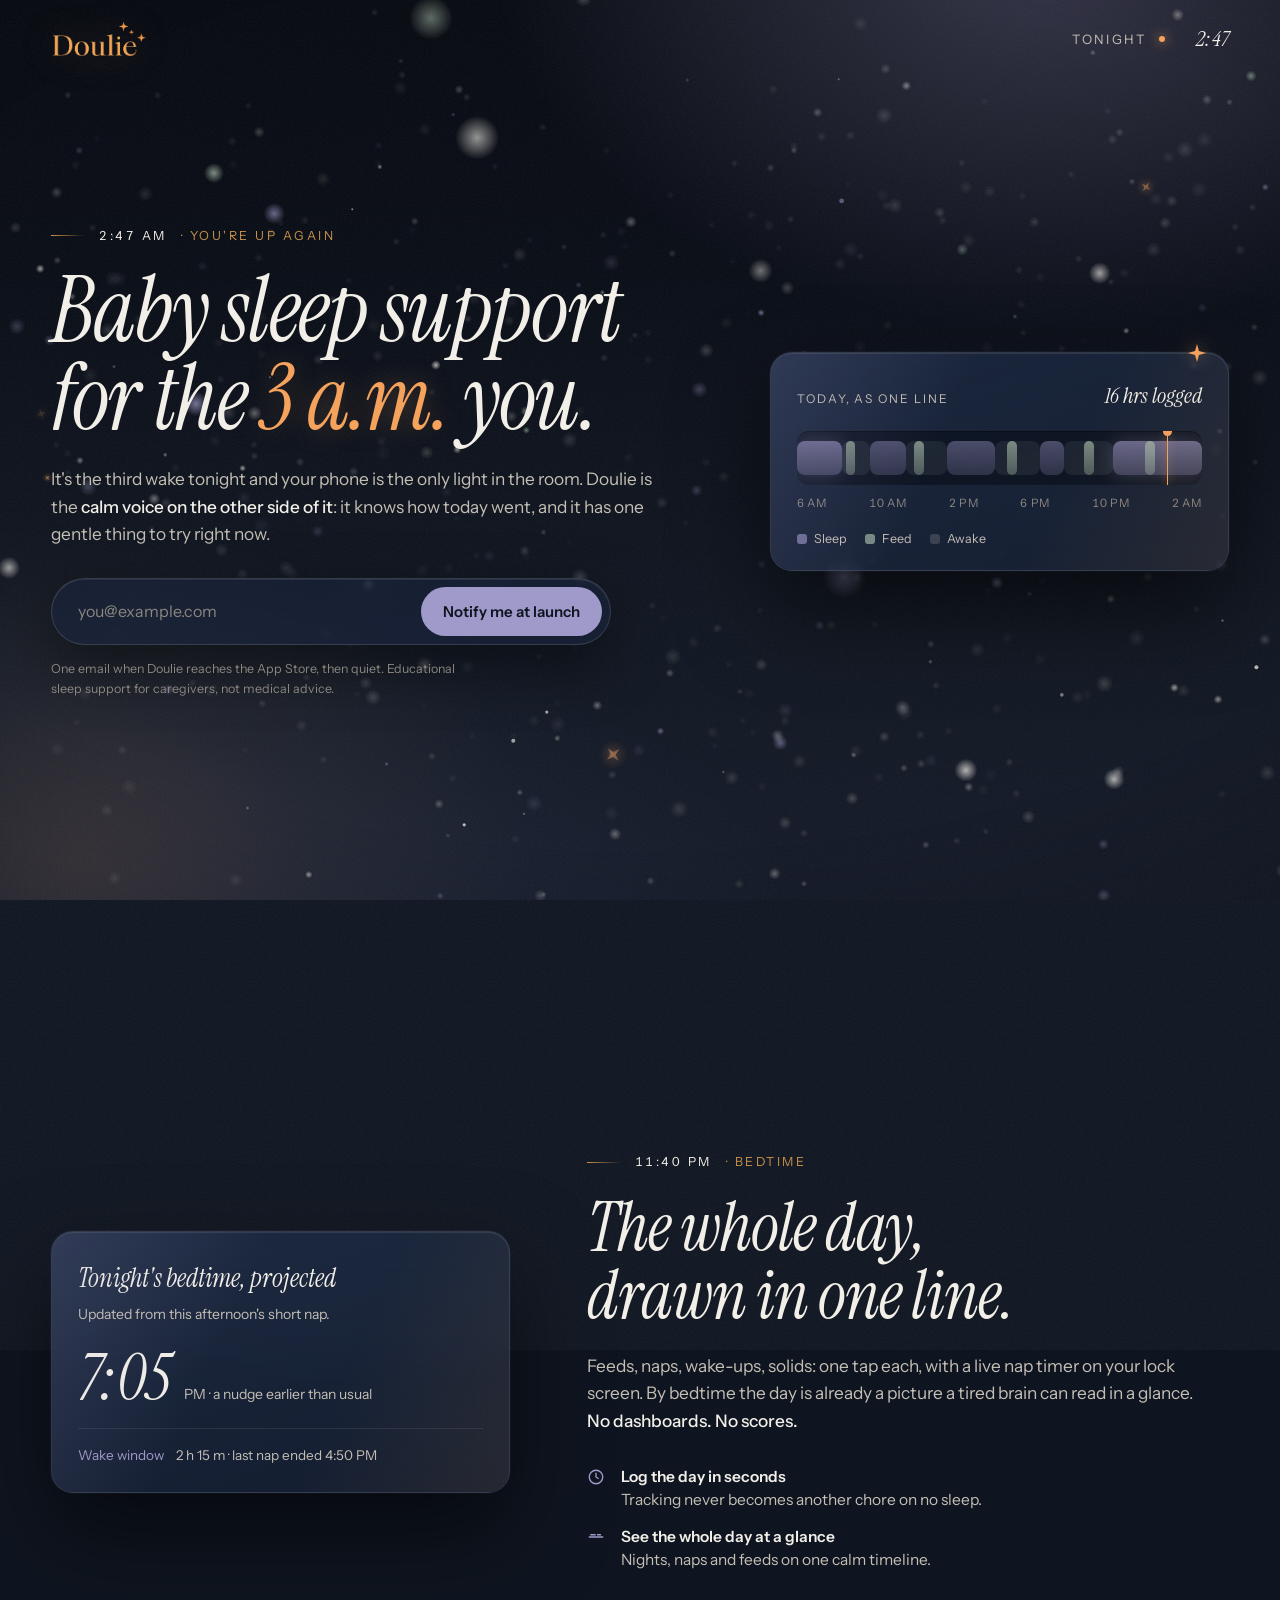
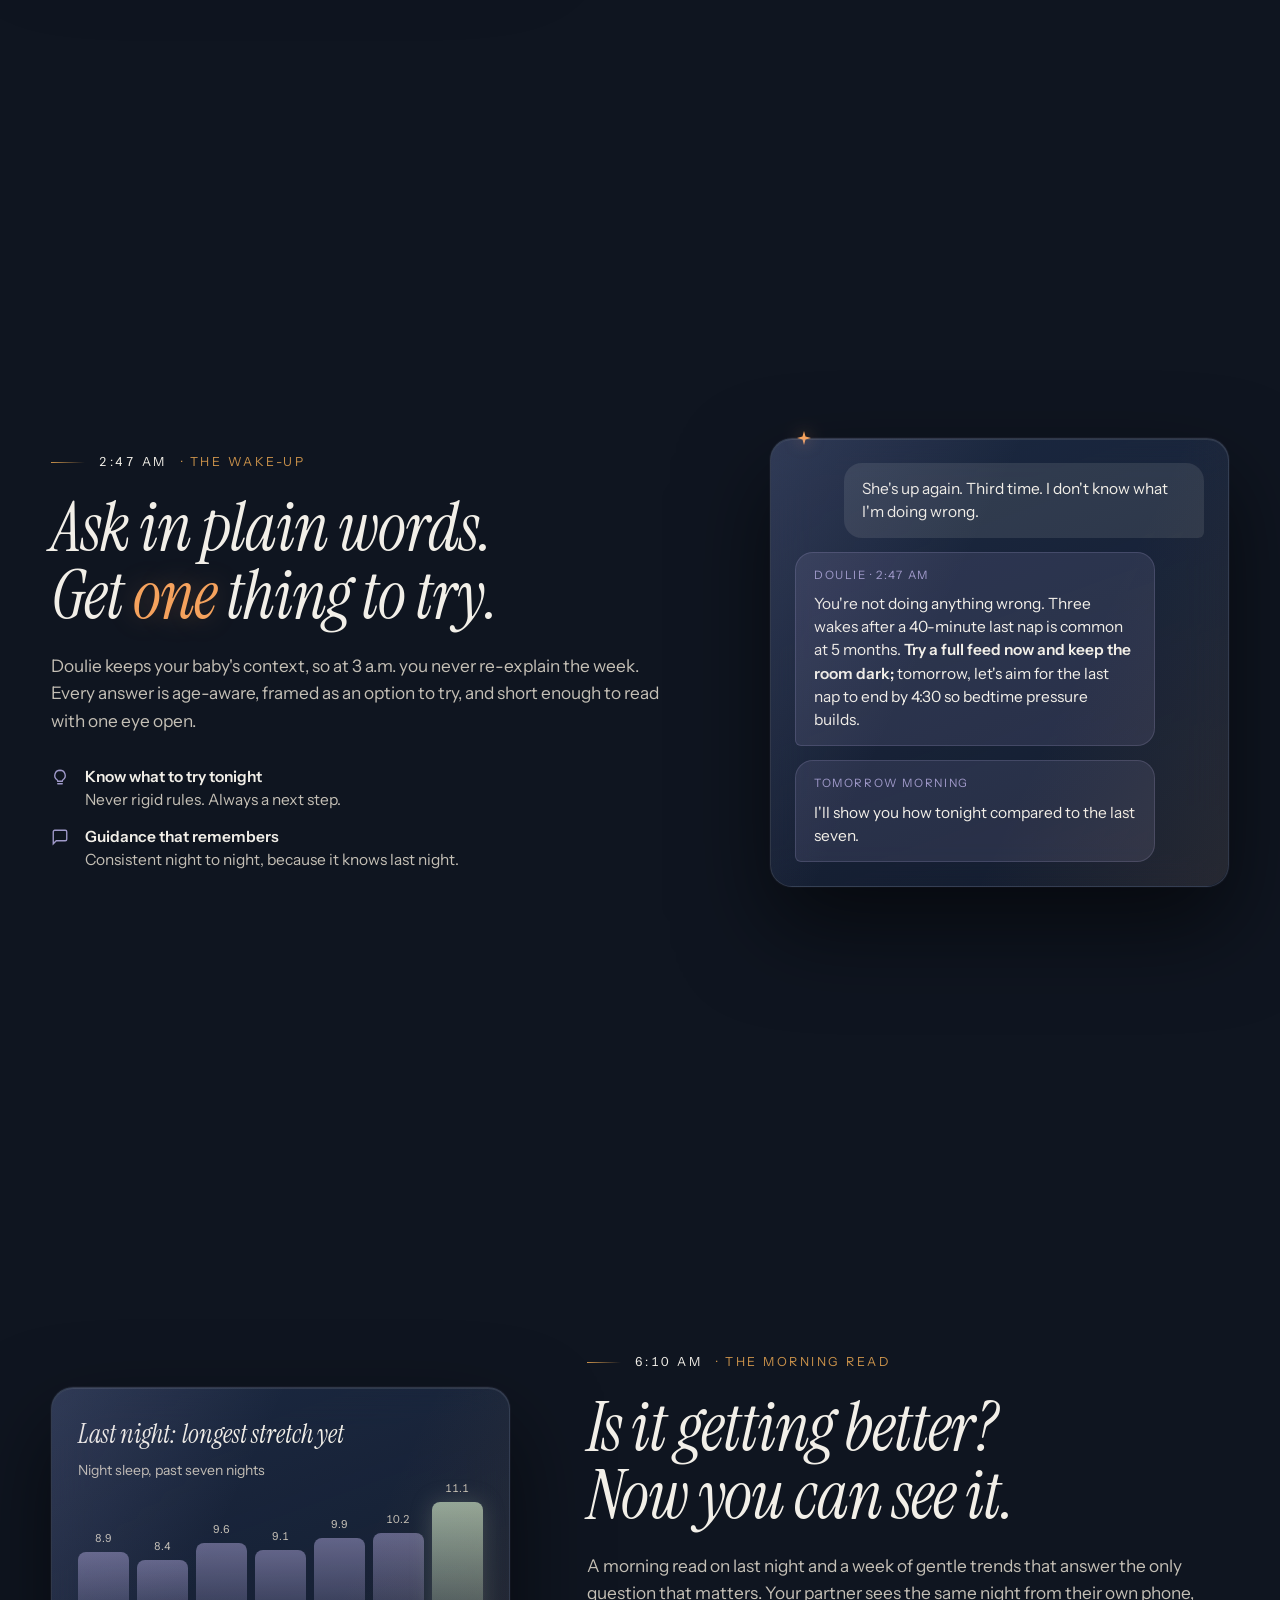
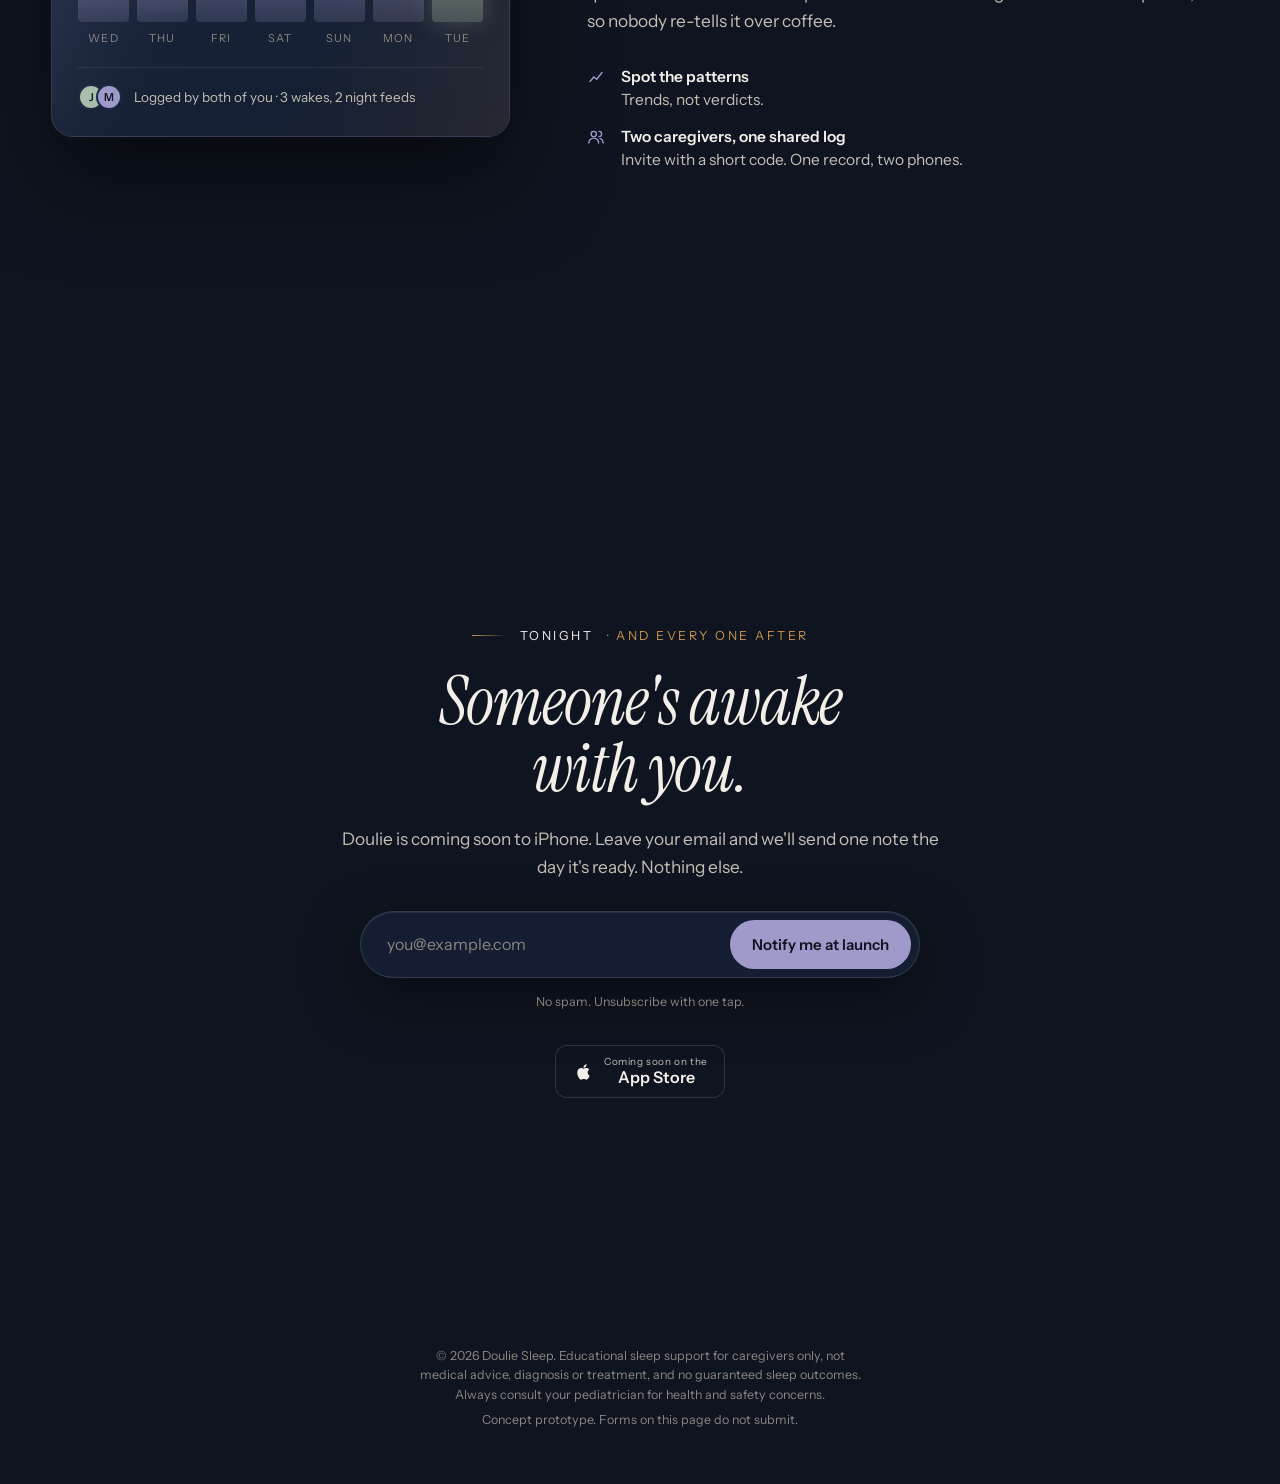
==== concept/index.html @ b93effc2 "Add landing page concept: The Long Night Cinematic redesign exploration for douliesleep.com, kept se" ====
<!DOCTYPE html>
<html lang="en" style="color-scheme:dark">
<head>
<meta charset="utf-8">
<meta name="viewport" content="width=device-width, initial-scale=1">
<meta name="robots" content="noindex">
<title>Doulie, The Long Night</title>
<meta name="description" content="Cinematic concept prototype for the Doulie landing page: one night, told in four hours.">
<link rel="preconnect" href="https://fonts.googleapis.com">
<link rel="stylesheet" href="https://fonts.googleapis.com/css2?family=Instrument+Serif:ital@0;1&family=Instrument+Sans:ital,wght@0,400;0,500;0,600;1,400&display=swap">
<style>
  /* Doulie palette, carried over from the production stylesheet. Single-theme by design:
     this page is one night, and it stays night on either host ground. */
  :root{
    --deep:#070B14; --bg:#0F1520; --bg2:#121826;
    --surface:#1A2640; --surface2:#20304D;
    --text:#F2EFE8; --muted:#C4BFB5; --faint:#8A8680;
    --lav:#A09ACA; --lav-h:#8A83B8; --lav-soft:rgba(160,154,202,.12);
    --gold:#C9914A; --spark:#F5A25D; --gold-soft:rgba(201,145,74,.14);
    --sage:#AABFAA; --sage-soft:rgba(170,191,170,.12);
    --line:rgba(242,239,232,.14); --divider:rgba(242,239,232,.09);
    --display:"Instrument Serif",Georgia,"Times New Roman",serif;
    --body:"Instrument Sans","Satoshi",system-ui,-apple-system,sans-serif;
    --ease:cubic-bezier(.16,1,.3,1);
    --p:0;           /* scroll progress 0..1, driven by JS */
  }
  *{box-sizing:border-box}
  html{scroll-behavior:smooth}
  body{margin:0;background:var(--bg);color:var(--text);font-family:var(--body);font-size:17px;line-height:1.55;-webkit-font-smoothing:antialiased;overflow-x:hidden}
  a{color:inherit}
  ::selection{background:rgba(160,154,202,.35)}

  /* ---------- the sky: three fixed planes behind everything ---------- */
  .sky{position:fixed;inset:0;z-index:0;pointer-events:none}
  .sky-night{position:absolute;inset:0;background:linear-gradient(180deg,#05080F 0%,var(--deep) 30%,var(--bg) 70%,var(--bg2) 100%)}
  .sky-moon{position:absolute;inset:0;background:radial-gradient(900px 620px at 82% -6%,rgba(160,154,202,.30),rgba(160,154,202,0) 62%),radial-gradient(1200px 700px at 8% 110%,rgba(63,78,120,.28),rgba(15,21,32,0) 60%)}
  .sky-dawn{position:absolute;inset:0;opacity:0;background:linear-gradient(180deg,#0B1020 0%,#16203A 45%,#2A3A52 78%,#4B5C63 100%);transition:opacity .9s var(--ease)}
  .sky-dawnglow{position:absolute;inset:0;opacity:0;background:radial-gradient(1400px 520px at 50% 108%,rgba(170,191,170,.55),rgba(201,145,74,.22) 38%,rgba(15,21,32,0) 70%);transition:opacity .9s var(--ease)}
  .nightlight{position:absolute;inset:0;opacity:.35;background:radial-gradient(700px 520px at 6% 96%,rgba(245,162,93,.40),rgba(201,145,74,.14) 34%,rgba(15,21,32,0) 66%);transition:opacity 1.2s var(--ease)}
  canvas#stars{position:fixed;inset:0;width:100%;height:100%;z-index:1;pointer-events:none}
  .vignette{position:fixed;inset:0;z-index:2;pointer-events:none;background:radial-gradient(120% 90% at 50% 45%,rgba(0,0,0,0) 55%,rgba(3,5,10,.55) 100%)}
  .grain{position:fixed;inset:-50%;width:200%;height:200%;z-index:3;pointer-events:none;opacity:.055;
    background-image:url("data:image/svg+xml;utf8,<svg xmlns='http://www.w3.org/2000/svg' width='240' height='240'><filter id='n'><feTurbulence type='fractalNoise' baseFrequency='.9' numOctaves='2' stitchTiles='stitch'/><feColorMatrix values='0 0 0 0 1 0 0 0 0 1 0 0 0 0 1 0 0 0 1 0'/></filter><rect width='100%' height='100%' filter='url(%23n)'/></svg>");
    animation:grain 1.6s steps(6) infinite}
  @keyframes grain{0%{transform:translate(0,0)}20%{transform:translate(-3%,2%)}40%{transform:translate(2%,-4%)}60%{transform:translate(-4%,-1%)}80%{transform:translate(3%,3%)}100%{transform:translate(0,0)}}

  /* ---------- chrome ---------- */
  .top{position:fixed;top:0;left:0;right:0;z-index:20;display:flex;align-items:center;justify-content:space-between;padding:22px clamp(20px,4vw,56px);pointer-events:none}
  .top>*{pointer-events:auto}
  .wordmark{height:34px;width:auto;display:block;filter:drop-shadow(0 0 18px rgba(245,162,93,.25))}
  .clock{font-variant-numeric:tabular-nums;font-size:13px;letter-spacing:.18em;text-transform:uppercase;color:var(--muted);display:flex;align-items:center;gap:12px}
  .clock b{font-family:var(--display);font-style:italic;font-weight:400;font-size:22px;letter-spacing:0;text-transform:none;color:var(--text);min-width:5.2ch;display:inline-block;text-align:right;transition:opacity .35s}
  .clock .dot{width:6px;height:6px;border-radius:50%;background:var(--spark);box-shadow:0 0 12px var(--spark);animation:breathe 4.2s ease-in-out infinite}
  @keyframes breathe{0%,100%{opacity:.55;transform:scale(.85)}50%{opacity:1;transform:scale(1.05)}}

  /* ---------- page ---------- */
  main{position:relative;z-index:10}
  .beat{min-height:100svh;display:grid;align-items:center;padding:120px clamp(20px,4vw,56px) 96px;position:relative}
  .beat-inner{max-width:1180px;width:100%;margin:0 auto;display:grid;grid-template-columns:minmax(0,7fr) minmax(0,5fr);gap:clamp(32px,6vw,96px);align-items:center}
  .beat--right .beat-inner{grid-template-columns:minmax(0,5fr) minmax(0,7fr)}
  .beat--right .copy{order:2}
  .eyebrow{display:flex;align-items:center;gap:14px;font-size:12.5px;letter-spacing:.2em;text-transform:uppercase;color:var(--gold);margin:0 0 22px}
  .eyebrow:before{content:"";width:34px;height:1px;background:linear-gradient(90deg,var(--gold),rgba(201,145,74,0))}
  .eyebrow time{font-variant-numeric:tabular-nums;color:var(--text)}
  h1,h2{font-family:var(--display);font-weight:400;font-style:italic;letter-spacing:-.015em;margin:0 0 22px;text-wrap:balance}
  h1{font-size:clamp(48px,7vw,96px);line-height:.98}
  h2{font-size:clamp(38px,5.2vw,70px);line-height:1.02}
  h1 em,h2 em{font-style:italic;color:var(--spark);text-shadow:0 0 28px rgba(245,162,93,.28)}
  .lede{font-size:clamp(17px,1.35vw,20px);line-height:1.6;color:var(--muted);max-width:52ch;margin:0 0 30px}
  .lede strong{color:var(--text);font-weight:500}

  /* reveal: visible at rest, then a quiet rise as each beat enters */
  .rise{transform:translateY(0);opacity:1;transition:transform 1.1s var(--ease),opacity 1.1s var(--ease)}
  .js .beat:not(.is-in) .rise{transform:translateY(28px);opacity:.001}
  .js .beat.is-in .rise:nth-child(2){transition-delay:.08s}
  .js .beat.is-in .rise:nth-child(3){transition-delay:.16s}
  .js .beat.is-in .rise:nth-child(4){transition-delay:.24s}

  /* capture row: frosted lavender glass, one field, one verb */
  .capture{display:flex;gap:8px;padding:8px;border-radius:999px;background:rgba(26,38,64,.55);border:1px solid var(--line);backdrop-filter:blur(18px);-webkit-backdrop-filter:blur(18px);box-shadow:0 20px 60px rgba(0,0,0,.45),inset 0 1px 0 rgba(242,239,232,.08);max-width:560px}
  .capture input{flex:1;min-width:0;background:transparent;border:0;color:var(--text);font:inherit;font-size:16px;padding:12px 18px;outline:none}
  .capture input::placeholder{color:var(--faint)}
  .capture button{border:0;border-radius:999px;background:var(--lav);color:#0F1520;font:inherit;font-weight:600;font-size:15px;padding:13px 22px;cursor:pointer;white-space:nowrap;transition:background .2s,transform .2s,box-shadow .3s;box-shadow:0 0 0 0 rgba(160,154,202,0)}
  .capture button:hover{background:#B4AEDC;box-shadow:0 0 34px rgba(160,154,202,.35)}
  .capture button:active{transform:scale(.98)}
  .capture input:focus-visible,.capture button:focus-visible{outline:2px solid var(--spark);outline-offset:2px}
  .fine{font-size:12.5px;color:var(--faint);margin:14px 0 0;max-width:52ch}
  .fine a{color:var(--muted);text-decoration-color:rgba(196,191,181,.4)}

  /* ---------- stage objects (the "3D" props) ---------- */
  .stage{position:relative;perspective:1200px;perspective-origin:50% 40%}
  .prop{transform-style:preserve-3d;transform:rotateX(calc(var(--ty,0) * 1deg)) rotateY(calc(var(--tx,0) * 1deg));transition:transform .6s var(--ease);will-change:transform}
  .glass{background:linear-gradient(160deg,rgba(32,48,77,.72),rgba(26,38,64,.48));border:1px solid rgba(242,239,232,.12);border-radius:22px;backdrop-filter:blur(22px);-webkit-backdrop-filter:blur(22px);box-shadow:0 40px 90px rgba(0,0,0,.55),inset 0 1px 0 rgba(242,239,232,.10),0 0 0 1px rgba(160,154,202,.06)}
  .glass:after{content:"";position:absolute;inset:0;border-radius:inherit;pointer-events:none;background:linear-gradient(115deg,rgba(160,154,202,.16),rgba(160,154,202,0) 38%,rgba(201,145,74,0) 62%,rgba(201,145,74,.10))}

  /* hero prop: the day as one line */
  .dayline{padding:26px 26px 22px;position:relative}
  .dayline-head{display:flex;justify-content:space-between;align-items:baseline;margin-bottom:18px}
  .dayline-head span{font-size:12px;letter-spacing:.16em;text-transform:uppercase;color:var(--muted)}
  .dayline-head b{font-family:var(--display);font-style:italic;font-weight:400;font-size:22px}
  .track{position:relative;height:54px;border-radius:12px;background:rgba(7,11,20,.55);overflow:hidden;box-shadow:inset 0 1px 0 rgba(0,0,0,.4)}
  .seg{position:absolute;top:10px;bottom:10px;border-radius:8px;transform-origin:left;transform:scaleX(1);transition:transform 1.4s var(--ease)}
  .js .beat:not(.is-in) .seg{transform:scaleX(0)}
  .seg.night{background:linear-gradient(180deg,rgba(160,154,202,.62),rgba(160,154,202,.34));box-shadow:0 0 18px rgba(160,154,202,.25)}
  .seg.nap{background:linear-gradient(180deg,rgba(160,154,202,.42),rgba(160,154,202,.22))}
  .seg.feed{background:linear-gradient(180deg,rgba(170,191,170,.66),rgba(170,191,170,.34))}
  .seg.wake{background:rgba(242,239,232,.07)}
  .now{position:absolute;top:0;bottom:0;width:1px;background:var(--spark);box-shadow:0 0 10px var(--spark)}
  .now:after{content:"";position:absolute;top:-4px;left:-4px;width:9px;height:9px;border-radius:50%;background:var(--spark)}
  .ticks{display:flex;justify-content:space-between;margin-top:10px;font-size:11.5px;letter-spacing:.06em;color:var(--faint);font-variant-numeric:tabular-nums}
  .legend{display:flex;gap:18px;margin-top:16px;font-size:12.5px;color:var(--muted)}
  .legend i{display:inline-block;width:10px;height:10px;border-radius:3px;margin-right:7px;vertical-align:-1px}
  .legend .n{background:rgba(160,154,202,.62)} .legend .f{background:rgba(170,191,170,.66)} .legend .w{background:rgba(242,239,232,.16)}

  /* 2:47 prop: the exchange */
  .exchange{padding:24px;display:grid;gap:14px;position:relative}
  .msg{max-width:88%;padding:14px 18px;border-radius:18px;font-size:15.5px;line-height:1.5}
  .msg.you{justify-self:end;background:rgba(242,239,232,.10);border-bottom-right-radius:6px;color:var(--text)}
  .msg.doulie{justify-self:start;background:rgba(160,154,202,.14);border:1px solid rgba(160,154,202,.22);border-bottom-left-radius:6px;color:var(--text)}
  .msg.doulie small{display:block;font-size:11.5px;letter-spacing:.14em;text-transform:uppercase;color:var(--lav);margin-bottom:8px}
  .msg.doulie b{font-weight:600}
  .typing{justify-self:start;display:flex;gap:5px;padding:12px 16px}
  .typing i{width:6px;height:6px;border-radius:50%;background:var(--lav);opacity:.4;animation:type 1.4s ease-in-out infinite}
  .typing i:nth-child(2){animation-delay:.2s}.typing i:nth-child(3){animation-delay:.4s}
  @keyframes type{0%,100%{opacity:.3;transform:translateY(0)}50%{opacity:1;transform:translateY(-3px)}}
  .js .beat:not(.is-in) .msg{opacity:.001;transform:translateY(12px)}
  .msg{transition:opacity .9s var(--ease),transform .9s var(--ease)}
  .beat.is-in .msg:nth-child(2){transition-delay:.5s}
  .beat.is-in .msg:nth-child(3){transition-delay:1.2s}

  /* 6:10 prop: the morning read */
  .read{padding:26px;position:relative}
  .read-title{font-family:var(--display);font-style:italic;font-size:26px;margin:0 0 6px}
  .read-sub{color:var(--muted);font-size:14px;margin:0 0 20px}
  .week{display:grid;grid-template-columns:repeat(7,1fr);gap:8px;align-items:end;height:120px}
  .week div{position:relative;border-radius:8px 8px 4px 4px;background:linear-gradient(180deg,rgba(160,154,202,.55),rgba(160,154,202,.18));transform-origin:bottom;transition:transform 1.2s var(--ease)}
  .js .beat:not(.is-in) .week div{transform:scaleY(0)}
  .week div:last-child{background:linear-gradient(180deg,rgba(170,191,170,.85),rgba(170,191,170,.3));box-shadow:0 0 22px rgba(170,191,170,.25)}
  .week div span{position:absolute;top:-22px;left:0;right:0;text-align:center;font-size:11px;color:var(--muted);font-variant-numeric:tabular-nums}
  .days{display:grid;grid-template-columns:repeat(7,1fr);gap:8px;margin-top:8px;font-size:11px;letter-spacing:.1em;color:var(--faint);text-align:center}
  .shared{display:flex;align-items:center;gap:12px;margin-top:20px;padding-top:16px;border-top:1px solid var(--divider);font-size:13.5px;color:var(--muted)}
  .avatars{display:flex}
  .avatars i{width:26px;height:26px;border-radius:50%;border:2px solid var(--surface);background:var(--lav);margin-left:-8px;display:grid;place-items:center;font-size:11px;font-weight:600;color:#0F1520;font-style:normal}
  .avatars i:first-child{margin-left:0;background:var(--sage)}

  /* the four-point spark, the only shape language on the page */
  .spark{position:absolute;width:18px;height:18px;color:var(--spark);filter:drop-shadow(0 0 8px rgba(245,162,93,.6));animation:twinkle 5s ease-in-out infinite}
  @keyframes twinkle{0%,100%{opacity:.35;transform:scale(.8) rotate(0)}50%{opacity:1;transform:scale(1) rotate(8deg)}}

  /* feature notes under each beat's copy */
  .notes{display:grid;gap:14px;margin:0;padding:0;list-style:none;max-width:52ch}
  .notes li{display:grid;grid-template-columns:22px 1fr;gap:12px;font-size:15.5px;line-height:1.5;color:var(--muted)}
  .notes b{display:block;color:var(--text);font-weight:600}
  .notes svg{width:18px;height:18px;margin-top:3px;color:var(--lav)}

  /* close */
  .close .beat-inner{grid-template-columns:1fr;text-align:center;justify-items:center}
  .close .lede{margin-inline:auto}
  .close .capture{margin:0 auto}
  .close .fine{margin-inline:auto;text-align:center}
  .badge{display:inline-flex;align-items:center;gap:10px;margin-top:34px;padding:10px 16px;border-radius:12px;border:1px solid var(--line);background:rgba(15,21,32,.5);color:var(--text);font-size:13px;line-height:1.1}
  .badge small{display:block;font-size:10px;letter-spacing:.06em;color:var(--muted);margin-bottom:2px}
  .badge b{font-size:16px;font-weight:600}
  footer{position:relative;z-index:10;padding:40px clamp(20px,4vw,56px) 48px;text-align:center;font-size:12.5px;color:var(--faint);max-width:70ch;margin:0 auto}
  footer p{margin:6px 0}

  /* ---------- responsive ---------- */
  @media (max-width:880px){
    .beat-inner,.beat--right .beat-inner{grid-template-columns:1fr}
    .beat--right .copy{order:0}
    .beat{padding:110px 20px 72px}
    .stage{max-width:560px}
    .prop{transform:none}
    .clock span{display:none}
  }
  @media (max-width:520px){
    .capture{flex-direction:column;border-radius:22px}
    .capture button{width:100%}
    .week{height:90px}
  }
  @media (prefers-reduced-motion:reduce){
    .grain,.clock .dot,.spark,.typing i{animation:none}
    .rise,.seg,.msg,.week div,.prop{transition:none!important}
    .js .beat:not(.is-in) .rise,.js .beat:not(.is-in) .msg{opacity:1;transform:none}
    .js .beat:not(.is-in) .seg,.js .beat:not(.is-in) .week div{transform:none}
    html{scroll-behavior:auto}
  }
</style>
</head>
<body>

<div class="sky" aria-hidden="true">
  <div class="sky-night"></div>
  <div class="sky-moon"></div>
  <div class="sky-dawn" id="skyDawn"></div>
  <div class="sky-dawnglow" id="skyDawnGlow"></div>
  <div class="nightlight" id="nightlight"></div>
</div>
<canvas id="stars" aria-hidden="true"></canvas>
<div class="vignette" aria-hidden="true"></div>
<div class="grain" aria-hidden="true"></div>

<header class="top">
  <img class="wordmark" src="../doulie-wordmark.png" alt="Doulie">
  <div class="clock" aria-live="polite"><span>Tonight</span><i class="dot"></i><b id="clock">2:47</b></div>
</header>

<main>
  <!-- 00 · THE HERO · 2:47 AM -->
  <section class="beat is-in" data-time="2:47" data-scene="night">
    <div class="beat-inner">
      <div class="copy">
        <p class="eyebrow rise"><time datetime="02:47">2:47 AM</time> · you're up again</p>
        <h1 class="rise">Baby sleep support<br>for the <em>3 a.m.</em> you.</h1>
        <p class="lede rise">It's the third wake tonight and your phone is the only light in the room. Doulie is the <strong>calm voice on the other side of it</strong>: it knows how today went, and it has one gentle thing to try right now.</p>
        <form class="capture rise" onsubmit="event.preventDefault();this.querySelector('button').textContent='You’re on the list';">
          <label class="sr" for="e1" style="position:absolute;left:-9999px">Email</label>
          <input id="e1" type="email" placeholder="you@example.com" autocomplete="email">
          <button type="submit">Notify me at launch</button>
        </form>
        <p class="fine rise">One email when Doulie reaches the App Store, then quiet. Educational sleep support for caregivers, not medical advice.</p>
      </div>
      <div class="stage">
        <div class="prop glass dayline" data-tilt>
          <svg class="spark" style="top:-9px;right:22px" viewBox="0 0 24 24" fill="currentColor"><path d="M12 0l2.6 9.4L24 12l-9.4 2.6L12 24l-2.6-9.4L0 12l9.4-2.6z"/></svg>
          <div class="dayline-head"><span>Today, as one line</span><b>16 hrs logged</b></div>
          <div class="track" aria-label="Timeline of today's naps, feeds and wake windows">
            <div class="seg night" style="left:0;width:11%"></div>
            <div class="seg wake" style="left:11%;width:7%"></div>
            <div class="seg feed" style="left:12%;width:2.4%"></div>
            <div class="seg nap" style="left:18%;width:9%"></div>
            <div class="seg wake" style="left:27%;width:10%"></div>
            <div class="seg feed" style="left:29%;width:2.4%"></div>
            <div class="seg nap" style="left:37%;width:12%"></div>
            <div class="seg wake" style="left:49%;width:11%"></div>
            <div class="seg feed" style="left:52%;width:2.4%"></div>
            <div class="seg nap" style="left:60%;width:6%"></div>
            <div class="seg wake" style="left:66%;width:12%"></div>
            <div class="seg feed" style="left:71%;width:2.4%"></div>
            <div class="seg night" style="left:78%;width:22%"></div>
            <div class="seg feed" style="left:86%;width:2.4%"></div>
            <div class="now" style="left:91.5%"></div>
          </div>
          <div class="ticks"><span>6 AM</span><span>10 AM</span><span>2 PM</span><span>6 PM</span><span>10 PM</span><span>2 AM</span></div>
          <div class="legend"><span><i class="n"></i>Sleep</span><span><i class="f"></i>Feed</span><span><i class="w"></i>Awake</span></div>
        </div>
      </div>
    </div>
  </section>

  <!-- 01 · 11:40 PM · BEDTIME -->
  <section class="beat beat--right" data-time="11:40" data-scene="night">
    <div class="beat-inner">
      <div class="copy">
        <p class="eyebrow rise"><time datetime="23:40">11:40 PM</time> · bedtime</p>
        <h2 class="rise">The whole day,<br>drawn in one line.</h2>
        <p class="lede rise">Feeds, naps, wake-ups, solids: one tap each, with a live nap timer on your lock screen. By bedtime the day is already a picture a tired brain can read in a glance. <strong>No dashboards. No scores.</strong></p>
        <ul class="notes rise">
          <li><svg viewBox="0 0 24 24" fill="none" stroke="currentColor" stroke-width="1.8" stroke-linecap="round"><circle cx="12" cy="12" r="9"/><path d="M12 7v5l3 2"/></svg><span><b>Log the day in seconds</b>Tracking never becomes another chore on no sleep.</span></li>
          <li><svg viewBox="0 0 24 24" fill="none" stroke="currentColor" stroke-width="1.8" stroke-linecap="round"><path d="M3 12h18M5 9h6M14 9h4"/></svg><span><b>See the whole day at a glance</b>Nights, naps and feeds on one calm timeline.</span></li>
        </ul>
      </div>
      <div class="stage">
        <div class="prop glass read" data-tilt>
          <p class="read-title">Tonight's bedtime, projected</p>
          <p class="read-sub">Updated from this afternoon's short nap.</p>
          <div style="display:flex;align-items:baseline;gap:14px">
            <span style="font-family:var(--display);font-style:italic;font-size:64px;line-height:1;letter-spacing:-.02em">7:05</span>
            <span style="color:var(--muted);font-size:14px">PM · a nudge earlier than usual</span>
          </div>
          <div class="shared" style="margin-top:18px"><span style="color:var(--lav)">Wake window</span> 2 h 15 m · last nap ended 4:50 PM</div>
        </div>
      </div>
    </div>
  </section>

  <!-- 02 · 2:47 AM · THE WAKE-UP -->
  <section class="beat" data-time="2:47" data-scene="deep">
    <div class="beat-inner">
      <div class="copy">
        <p class="eyebrow rise"><time datetime="02:47">2:47 AM</time> · the wake-up</p>
        <h2 class="rise">Ask in plain words.<br>Get <em>one</em> thing to try.</h2>
        <p class="lede rise">Doulie keeps your baby's context, so at 3 a.m. you never re-explain the week. Every answer is age-aware, framed as an option to try, and short enough to read with one eye open.</p>
        <ul class="notes rise">
          <li><svg viewBox="0 0 24 24" fill="none" stroke="currentColor" stroke-width="1.8" stroke-linecap="round"><path d="M12 3a7 7 0 0 0-4 12.7c.6.5 1 1.2 1 2h6c0-.8.4-1.5 1-2A7 7 0 0 0 12 3zM9 21h6"/></svg><span><b>Know what to try tonight</b>Never rigid rules. Always a next step.</span></li>
          <li><svg viewBox="0 0 24 24" fill="none" stroke="currentColor" stroke-width="1.8" stroke-linecap="round"><path d="M21 15a2 2 0 0 1-2 2H7l-4 4V5a2 2 0 0 1 2-2h14a2 2 0 0 1 2 2z"/></svg><span><b>Guidance that remembers</b>Consistent night to night, because it knows last night.</span></li>
        </ul>
      </div>
      <div class="stage">
        <div class="prop glass exchange" data-tilt>
          <svg class="spark" style="top:-8px;left:26px;width:14px;height:14px" viewBox="0 0 24 24" fill="currentColor"><path d="M12 0l2.6 9.4L24 12l-9.4 2.6L12 24l-2.6-9.4L0 12l9.4-2.6z"/></svg>
          <div class="msg you">She's up again. Third time. I don't know what I'm doing wrong.</div>
          <div class="msg doulie"><small>Doulie · 2:47 AM</small>You're not doing anything wrong. Three wakes after a 40-minute last nap is common at 5 months. <b>Try a full feed now and keep the room dark;</b> tomorrow, let's aim for the last nap to end by 4:30 so bedtime pressure builds.</div>
          <div class="msg doulie"><small>Tomorrow morning</small>I'll show you how tonight compared to the last seven.</div>
        </div>
      </div>
    </div>
  </section>

  <!-- 03 · 6:10 AM · THE MORNING READ -->
  <section class="beat beat--right" data-time="6:10" data-scene="dawn">
    <div class="beat-inner">
      <div class="copy">
        <p class="eyebrow rise"><time datetime="06:10">6:10 AM</time> · the morning read</p>
        <h2 class="rise">Is it getting better?<br>Now you can see it.</h2>
        <p class="lede rise">A morning read on last night and a week of gentle trends that answer the only question that matters. Your partner sees the same night from their own phone, so nobody re-tells it over coffee.</p>
        <ul class="notes rise">
          <li><svg viewBox="0 0 24 24" fill="none" stroke="currentColor" stroke-width="1.8" stroke-linecap="round"><path d="M4 18l5-6 4 3 7-9"/></svg><span><b>Spot the patterns</b>Trends, not verdicts.</span></li>
          <li><svg viewBox="0 0 24 24" fill="none" stroke="currentColor" stroke-width="1.8" stroke-linecap="round"><circle cx="9" cy="8" r="3.5"/><path d="M2.5 20a6.5 6.5 0 0 1 13 0M16 4.5a3.5 3.5 0 0 1 0 7M21.5 20a6.5 6.5 0 0 0-4-6"/></svg><span><b>Two caregivers, one shared log</b>Invite with a short code. One record, two phones.</span></li>
        </ul>
      </div>
      <div class="stage">
        <div class="prop glass read" data-tilt>
          <p class="read-title">Last night: longest stretch yet</p>
          <p class="read-sub">Night sleep, past seven nights</p>
          <div class="week" role="img" aria-label="Bar chart of night sleep across the past seven nights, ending with the longest stretch so far">
            <div style="height:58%"><span>8.9</span></div>
            <div style="height:52%"><span>8.4</span></div>
            <div style="height:66%"><span>9.6</span></div>
            <div style="height:60%"><span>9.1</span></div>
            <div style="height:70%"><span>9.9</span></div>
            <div style="height:74%"><span>10.2</span></div>
            <div style="height:100%"><span>11.1</span></div>
          </div>
          <div class="days"><span>WED</span><span>THU</span><span>FRI</span><span>SAT</span><span>SUN</span><span>MON</span><span>TUE</span></div>
          <div class="shared"><span class="avatars"><i>J</i><i>M</i></span>Logged by both of you · 3 wakes, 2 night feeds</div>
        </div>
      </div>
    </div>
  </section>

  <!-- 04 · TONIGHT · CLOSE -->
  <section class="beat close" data-time="7:05" data-scene="dawn">
    <div class="beat-inner">
      <div class="copy">
        <p class="eyebrow rise" style="justify-content:center"><time>Tonight</time> · and every one after</p>
        <h2 class="rise">Someone's awake<br>with you.</h2>
        <p class="lede rise">Doulie is coming soon to iPhone. Leave your email and we'll send one note the day it's ready. Nothing else.</p>
        <form class="capture rise" onsubmit="event.preventDefault();this.querySelector('button').textContent='You’re on the list';">
          <label for="e2" style="position:absolute;left:-9999px">Email</label>
          <input id="e2" type="email" placeholder="you@example.com" autocomplete="email">
          <button type="submit">Notify me at launch</button>
        </form>
        <p class="fine rise">No spam. Unsubscribe with one tap.</p>
        <div class="badge rise" role="img" aria-label="Coming soon on the App Store"><svg viewBox="0 0 24 24" width="22" height="22" fill="currentColor" aria-hidden="true"><path d="M17.05 12.54c-.02-2.1 1.72-3.11 1.8-3.16-0.98-1.44-2.51-1.63-3.05-1.66-1.3-.13-2.53.76-3.19.76-.65 0-1.67-.74-2.75-.72-1.42.02-2.73.82-3.46 2.09-1.47 2.55-.38 6.33 1.06 8.4.7 1.02 1.54 2.16 2.64 2.12 1.06-.04 1.46-.68 2.74-.68 1.28 0 1.64.68 2.76.66 1.14-.02 1.86-1.04 2.56-2.06.8-1.18 1.13-2.32 1.15-2.38-.03-.01-2.2-.85-2.22-3.35zM15.02 6.3c.58-.71.97-1.68.86-2.66-.84.03-1.86.56-2.46 1.26-.54.62-1.01 1.62-.88 2.57.94.07 1.9-.47 2.48-1.17z"/></svg><span><small>Coming soon on the</small><b>App Store</b></span></div>
      </div>
    </div>
  </section>
</main>
<footer>
  <p>© 2026 Doulie Sleep. Educational sleep support for caregivers only, not medical advice, diagnosis or treatment, and no guaranteed sleep outcomes. Always consult your pediatrician for health and safety concerns.</p>
  <p>Concept prototype. Forms on this page do not submit.</p>
</footer>

<script>
(function(){
  document.documentElement.classList.add('js');
  var reduce = window.matchMedia('(prefers-reduced-motion: reduce)').matches;

  /* ---------- 3D star field: perspective projection, depth of field, scroll dolly, mouse pan ---------- */
  var cv = document.getElementById('stars'), ctx = cv.getContext('2d');
  var W, H, DPR, stars = [], sparks = [];
  var FOCAL = 720, NEAR = 120, FAR = 2600, FOCUS = 900;
  var camZ = -520, targetCamZ = 0, camX = 0, camY = 0, mx = 0, my = 0;
  var tints = [
    [242,239,232, .58],   // cream
    [160,154,202, .27],   // lavender
    [170,191,170, .15]    // sage
  ];
  function pick(){ var r=Math.random(), a=0; for(var i=0;i<tints.length;i++){ a+=tints[i][3]; if(r<=a) return tints[i]; } return tints[0]; }
  function seed(z){
    var t = pick();
    return { x:(Math.random()-.5)*3400, y:(Math.random()-.5)*2200, z:z, r:.7+Math.random()*1.9, c:t, ph:Math.random()*6.28, sp:.4+Math.random()*1.2 };
  }
  function resize(){
    DPR = Math.min(window.devicePixelRatio||1, 2);
    W = cv.width = Math.floor(innerWidth*DPR); H = cv.height = Math.floor(innerHeight*DPR);
    var n = Math.min(1100, Math.floor(innerWidth*innerHeight/1400));
    stars = []; for(var i=0;i<n;i++) stars.push(seed(NEAR+Math.random()*(FAR-NEAR)));
    sparks = []; for(var j=0;j<9;j++){ var s=seed(500+Math.random()*1500); s.r=6+Math.random()*7; s.c=[245,162,93,1]; s.rot=Math.random()*6.28; sparks.push(s); }
  }
  addEventListener('resize', resize, {passive:true}); resize();
  addEventListener('pointermove', function(e){ mx=(e.clientX/innerWidth-.5); my=(e.clientY/innerHeight-.5); }, {passive:true});

  var scrollP = 0, sceneMix = 0; // sceneMix: 0 night → 1 dawn (stars fade)
  function dot(sx, sy, rad, col, a, blur){
    if(blur < .06){ ctx.fillStyle='rgba('+col[0]+','+col[1]+','+col[2]+','+a+')'; ctx.beginPath(); ctx.arc(sx,sy,rad,0,6.283); ctx.fill(); return; }
    var R = Math.min(rad*(1+blur*6), 22*DPR);
    var g = ctx.createRadialGradient(sx,sy,0,sx,sy,R);
    g.addColorStop(0,'rgba('+col[0]+','+col[1]+','+col[2]+','+(a*(1-blur*.55))+')');
    g.addColorStop(1,'rgba('+col[0]+','+col[1]+','+col[2]+',0)');
    ctx.fillStyle=g; ctx.beginPath(); ctx.arc(sx,sy,R,0,6.283); ctx.fill();
  }
  function fourPoint(sx, sy, r, rot, a){
    ctx.save(); ctx.translate(sx,sy); ctx.rotate(rot);
    ctx.fillStyle='rgba(245,162,93,'+a+')';
    ctx.beginPath();
    for(var k=0;k<4;k++){ ctx.lineTo(0,-r); ctx.lineTo(r*.22,-r*.22); ctx.rotate(Math.PI/2); }
    ctx.closePath(); ctx.fill();
    var g = ctx.createRadialGradient(0,0,0,0,0,r*1.8); g.addColorStop(0,'rgba(245,162,93,'+(a*.45)+')'); g.addColorStop(1,'rgba(245,162,93,0)');
    ctx.fillStyle=g; ctx.beginPath(); ctx.arc(0,0,r*1.8,0,6.283); ctx.fill();
    ctx.restore();
  }
  var t0 = performance.now();
  function frame(now){
    var t = (now-t0)/1000;
    // camera: intro dolly from behind, then scroll dolly; mouse pans a few units, never more
    targetCamZ = scrollP*1500;
    camZ += (targetCamZ - camZ)*(reduce?1:.045);
    camX += ((mx*-90) - camX)*.06; camY += ((my*-60) - camY)*.06;
    var drift = reduce?0:Math.sin(t*.11)*18;
    ctx.clearRect(0,0,W,H);
    var cx=W/2, cy=H/2, f=FOCAL*DPR, starA = 1 - sceneMix*.82;
    for(var i=0;i<stars.length;i++){
      var s=stars[i], dz=s.z-camZ;
      if(dz<NEAR){ s.z += (FAR-NEAR); dz=s.z-camZ; }
      if(dz>FAR){ s.z -= (FAR-NEAR); dz=s.z-camZ; }
      var k=f/dz, sx=cx+(s.x+camX+drift)*k, sy=cy+(s.y+camY)*k;
      if(sx<-20||sx>W+20||sy<-20||sy>H+20) continue;
      var rad=s.r*k*1.35*DPR, tw=reduce?1:(.72+.28*Math.sin(t*s.sp+s.ph));
      var blur=Math.min(1,Math.abs(dz-FOCUS)/FOCUS);
      var a=Math.min(1,(1.15-dz/FAR))*tw*starA*.95;
      if(a<=0.01) continue;
      dot(sx,sy,Math.max(.6,rad),s.c,a,blur);
    }
    for(var j=0;j<sparks.length;j++){
      var q=sparks[j], qz=q.z-camZ; if(qz<NEAR){ q.z+=(FAR-NEAR); qz=q.z-camZ; }
      var kk=f/qz, qx=cx+(q.x+camX+drift)*kk, qy=cy+(q.y+camY)*kk;
      if(qx<-40||qx>W+40||qy<-40||qy>H+40) continue;
      var qa=Math.min(1,(1.2-qz/FAR))*(reduce?1:(.55+.45*Math.sin(t*.9+q.ph)))*starA;
      fourPoint(qx,qy,q.r*kk*DPR,q.rot+(reduce?0:t*.08),qa);
    }
    if(!reduce) requestAnimationFrame(frame);
  }
  requestAnimationFrame(frame);

  /* ---------- scroll: which hour is it, and what does the sky look like ---------- */
  var beats = [].slice.call(document.querySelectorAll('.beat'));
  var clockEl=document.getElementById('clock'), dawn=document.getElementById('skyDawn'), dawnGlow=document.getElementById('skyDawnGlow'), nl=document.getElementById('nightlight');
  var scenes = { night:{dawn:0,glow:0,nl:.35,mix:0}, deep:{dawn:0,glow:0,nl:.95,mix:0}, dawn:{dawn:1,glow:.9,nl:0,mix:1} };
  var current=null;
  function setScene(b){
    if(b===current) return; current=b;
    var sc = scenes[b.dataset.scene]||scenes.night;
    dawn.style.opacity=sc.dawn; dawnGlow.style.opacity=sc.glow; nl.style.opacity=sc.nl; sceneMix=sc.mix;
    if(clockEl.textContent!==b.dataset.time){ clockEl.style.opacity=0; setTimeout(function(){ clockEl.textContent=b.dataset.time; clockEl.style.opacity=1; }, 180); }
  }
  var io = new IntersectionObserver(function(es){
    es.forEach(function(e){ if(e.isIntersecting){ e.target.classList.add('is-in'); } });
  },{threshold:.22});
  beats.forEach(function(b){ io.observe(b); });
  function onScroll(){
    var max = document.documentElement.scrollHeight-innerHeight; scrollP = max>0?Math.min(1,scrollY/max):0;
    var mid = scrollY+innerHeight*.5, best=beats[0];
    for(var i=0;i<beats.length;i++){ var r=beats[i].getBoundingClientRect(); var top=r.top+scrollY; if(top<=mid) best=beats[i]; }
    setScene(best);
  }
  addEventListener('scroll', onScroll, {passive:true}); onScroll();
  if(reduce){ /* static frame: everything already visible */ beats.forEach(function(b){ b.classList.add('is-in'); }); }

  /* ---------- props: a few degrees of tilt toward the cursor ---------- */
  if(!reduce && matchMedia('(pointer:fine)').matches){
    document.querySelectorAll('[data-tilt]').forEach(function(el){
      var host=el.parentElement;
      host.addEventListener('pointermove', function(e){ var r=host.getBoundingClientRect(); var x=(e.clientX-r.left)/r.width-.5, y=(e.clientY-r.top)/r.height-.5; el.style.setProperty('--tx', (x*7).toFixed(2)); el.style.setProperty('--ty', (-y*6).toFixed(2)); });
      host.addEventListener('pointerleave', function(){ el.style.setProperty('--tx',0); el.style.setProperty('--ty',0); });
    });
  }
})();
</script>

</body>
</html>
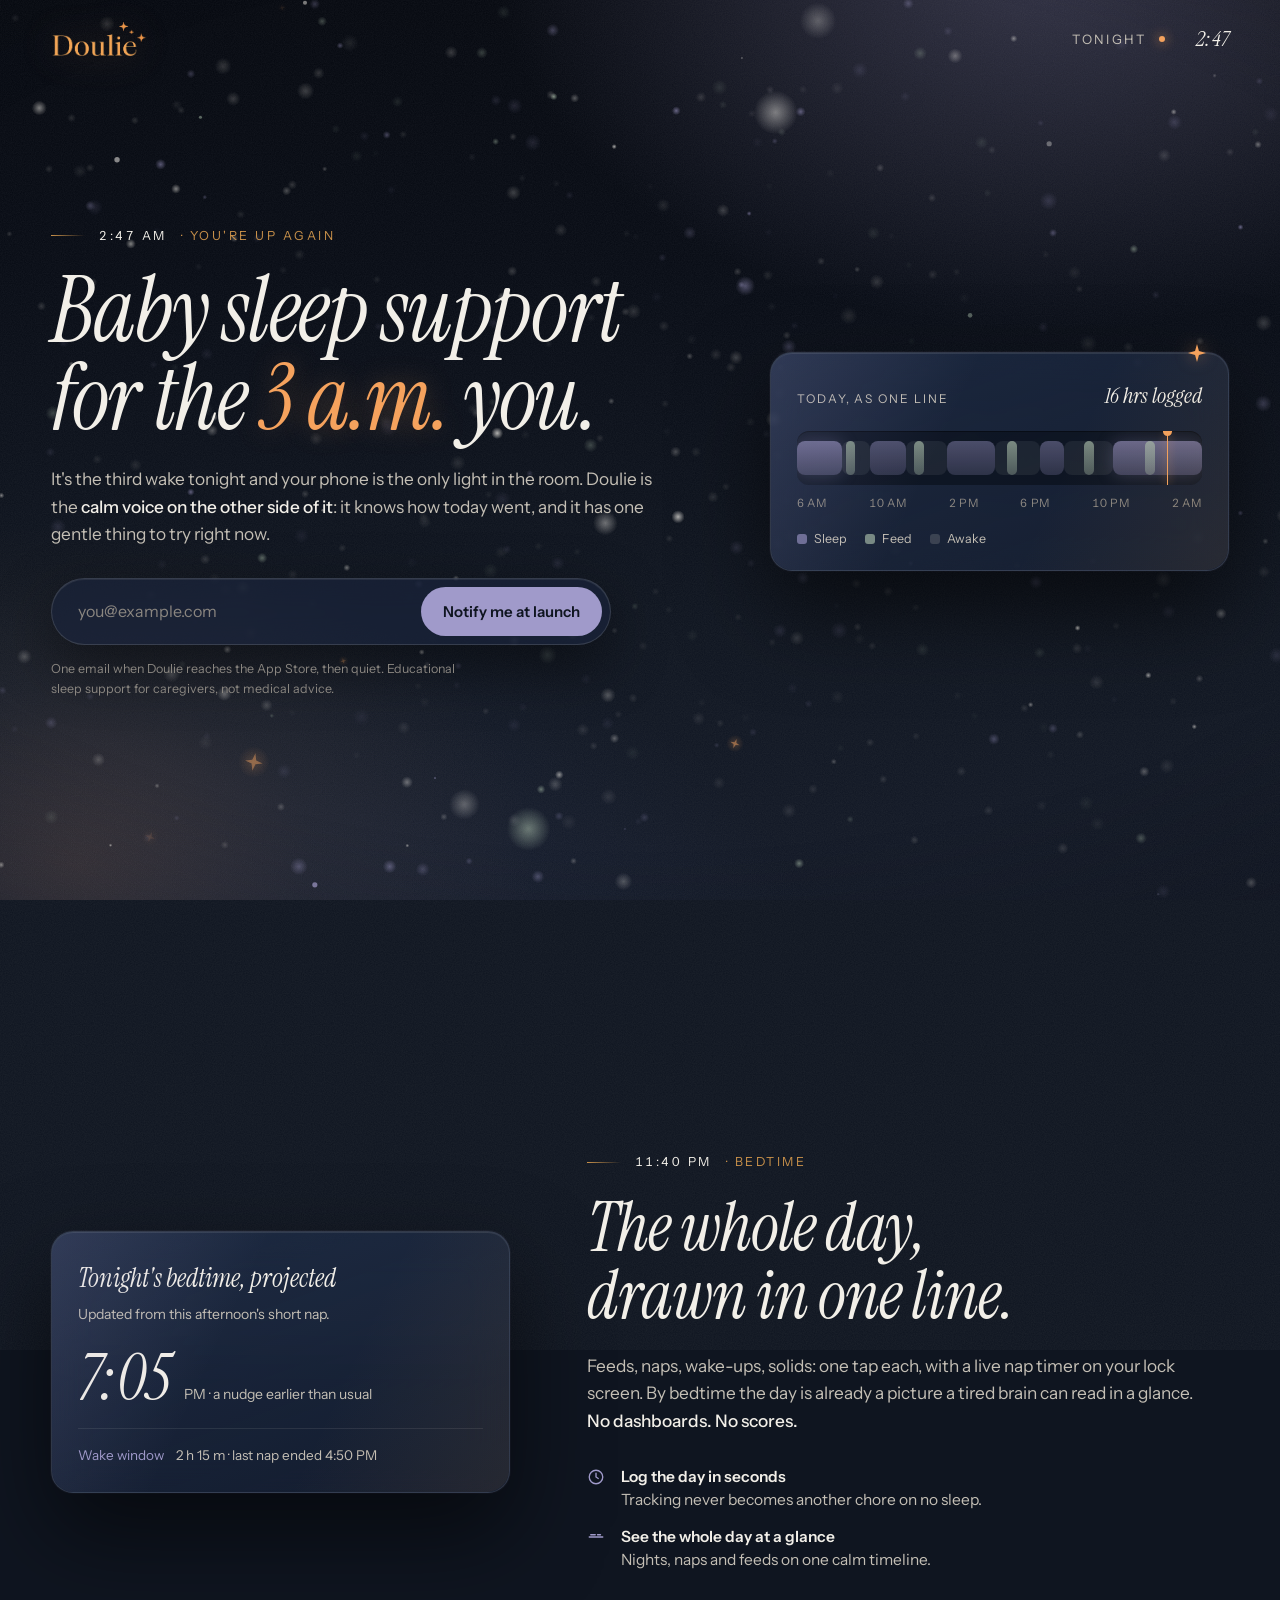
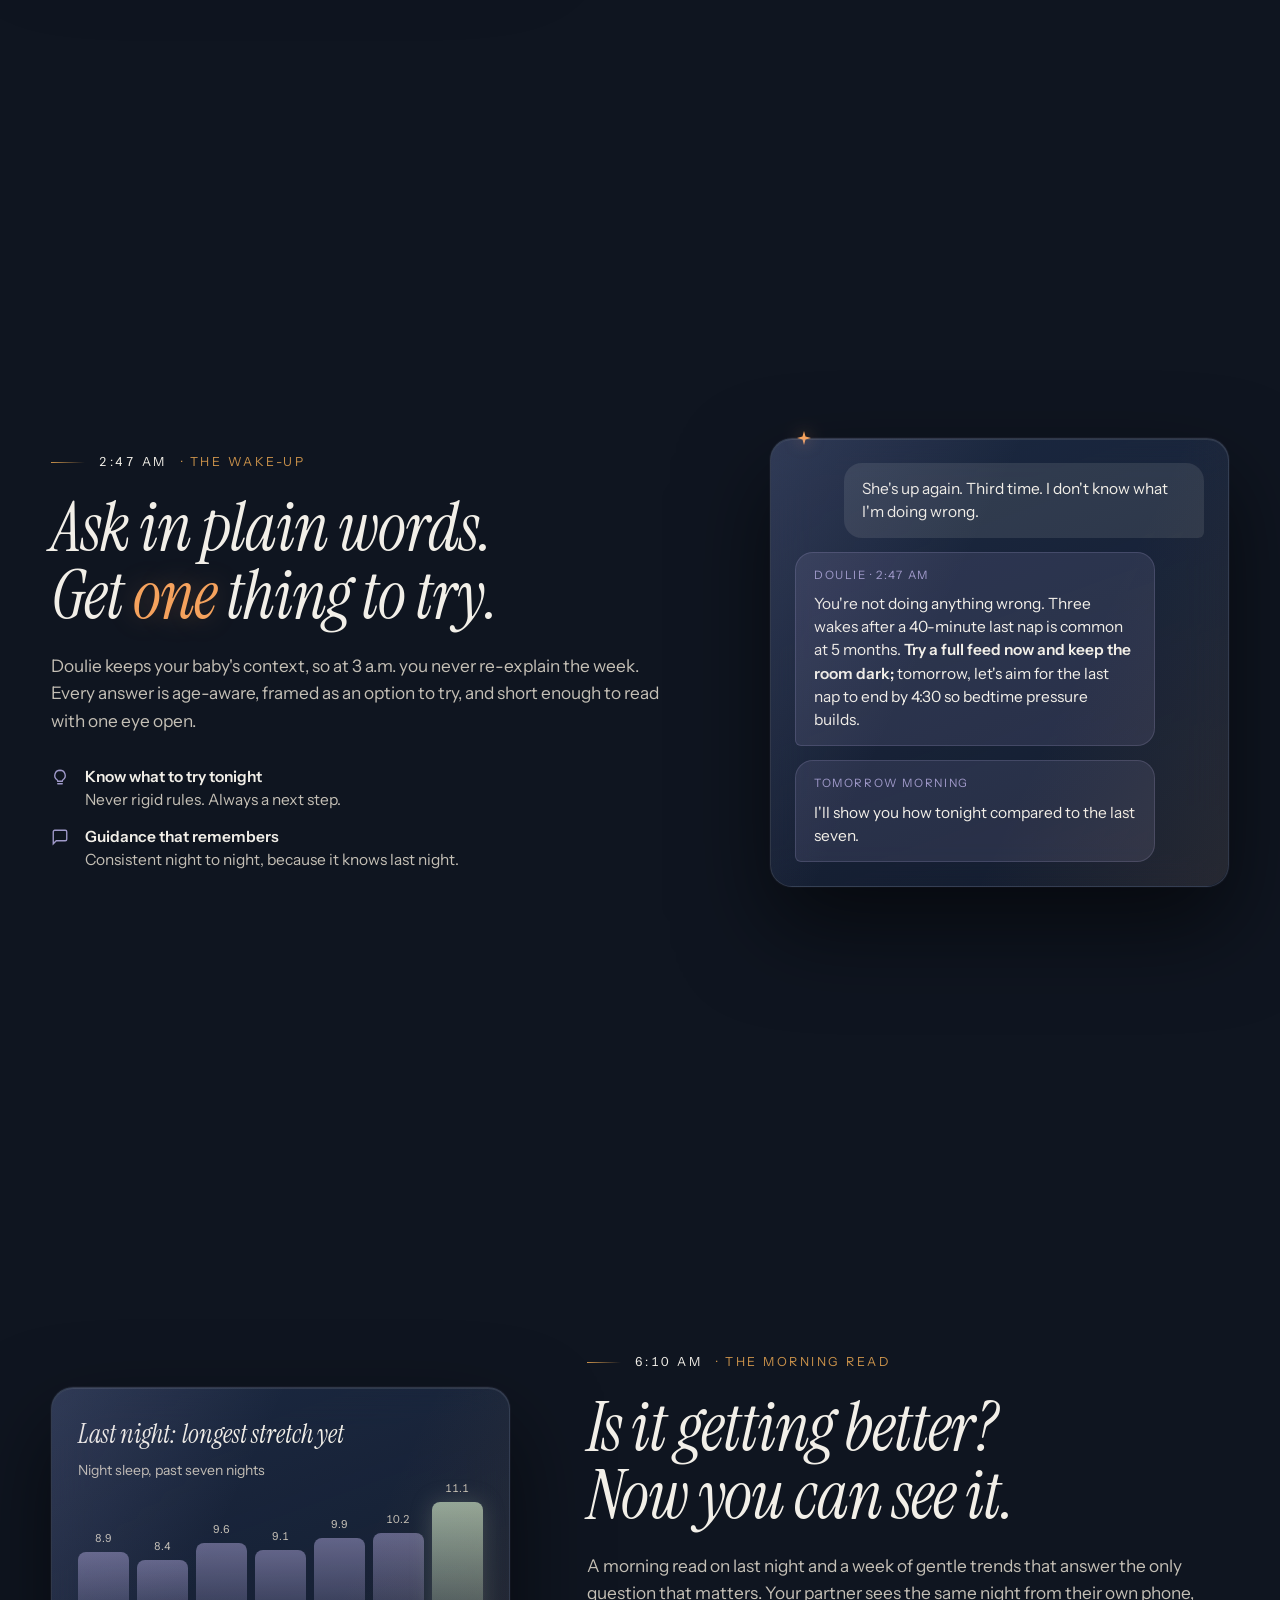
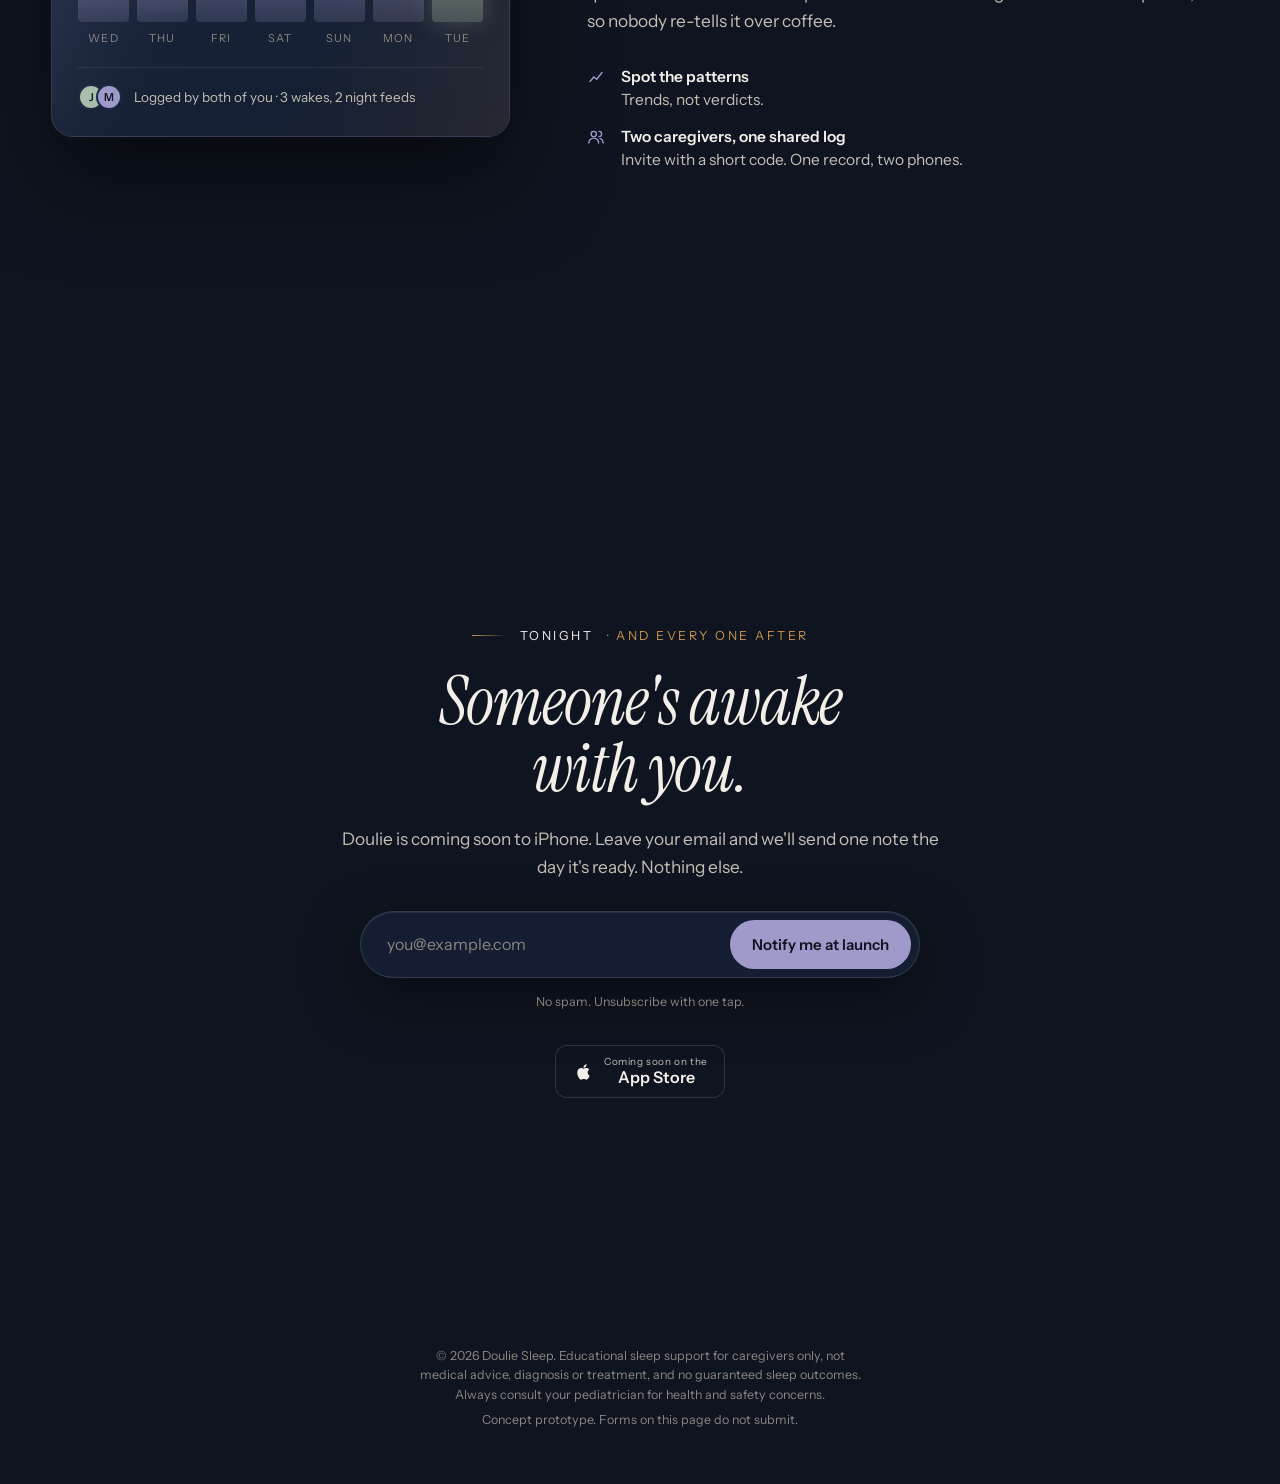
==== commit 5b645e9d: "Concept: add a shooting star to the night sky One fast thing on a slow page. The meteor lives inside" ====
--- a/concept/index.html
+++ b/concept/index.html
@@ -360,6 +360,7 @@
   /* ---------- 3D star field: perspective projection, depth of field, scroll dolly, mouse pan ---------- */
   var cv = document.getElementById('stars'), ctx = cv.getContext('2d');
   var W, H, DPR, stars = [], sparks = [];
+  var meteor = null, nextMeteor = 3.2; // first one crosses the hero a few seconds in, then every 9–16s
   var FOCAL = 720, NEAR = 120, FAR = 2600, FOCUS = 900;
   var camZ = -520, targetCamZ = 0, camX = 0, camY = 0, mx = 0, my = 0;
   var tints = [
@@ -423,6 +424,29 @@
       if(a<=0.01) continue;
       dot(sx,sy,Math.max(.6,rad),s.c,a,blur);
     }
+    // shooting star: one fast thing on a slow page. Night scenes only.
+    if(!reduce && !meteor && t>nextMeteor && sceneMix<.5 && document.visibilityState==='visible'){
+      // enters top-right, falls left and toward the camera, ends in the open sky above the headline
+      meteor = { x:1300+Math.random()*600, y:-(900+Math.random()*400), z:1000+Math.random()*800,
+                 dx:-(1300+Math.random()*500), dy:560+Math.random()*220, dz:-260, dur:1.25+Math.random()*.4, born:t };
+    }
+    if(meteor){
+      var m=meteor, u=(t-m.born)/m.dur; if(u>=1){ meteor=null; nextMeteor=t+9+Math.random()*7; }
+      else {
+        var e=1-Math.pow(1-u,2.2), hx=m.x+m.dx*e, hy=m.y+m.dy*e, hz=m.z+m.dz*e-camZ;
+        var tl=Math.max(0,e-.2), tx=m.x+m.dx*tl, ty=m.y+m.dy*tl, tz=m.z+m.dz*tl-camZ;
+        var kh=f/hz, kt=f/tz;
+        var hX=cx+(hx+camX+drift)*kh, hY=cy+(hy+camY)*kh, tX=cx+(tx+camX+drift)*kt, tY=cy+(ty+camY)*kt;
+        var ma=(u<.15?u/.15:(u>.7?(1-u)/.3:1))*starA;
+        var lg=ctx.createLinearGradient(tX,tY,hX,hY);
+        lg.addColorStop(0,'rgba(160,154,202,0)'); lg.addColorStop(.55,'rgba(160,154,202,'+(ma*.55)+')'); lg.addColorStop(1,'rgba(242,239,232,'+ma+')');
+        ctx.strokeStyle=lg; ctx.lineCap='round'; ctx.lineWidth=Math.max(1.2,3.2*kh*DPR);
+        ctx.beginPath(); ctx.moveTo(tX,tY); ctx.lineTo(hX,hY); ctx.stroke();
+        var hg=ctx.createRadialGradient(hX,hY,0,hX,hY,16*DPR*kh+4);
+        hg.addColorStop(0,'rgba(242,239,232,'+ma+')'); hg.addColorStop(.3,'rgba(245,162,93,'+(ma*.5)+')'); hg.addColorStop(1,'rgba(160,154,202,0)');
+        ctx.fillStyle=hg; ctx.beginPath(); ctx.arc(hX,hY,16*DPR*kh+4,0,6.283); ctx.fill();
+      }
+    }
     for(var j=0;j<sparks.length;j++){
       var q=sparks[j], qz=q.z-camZ; if(qz<NEAR){ q.z+=(FAR-NEAR); qz=q.z-camZ; }
       var kk=f/qz, qx=cx+(q.x+camX+drift)*kk, qy=cy+(q.y+camY)*kk;
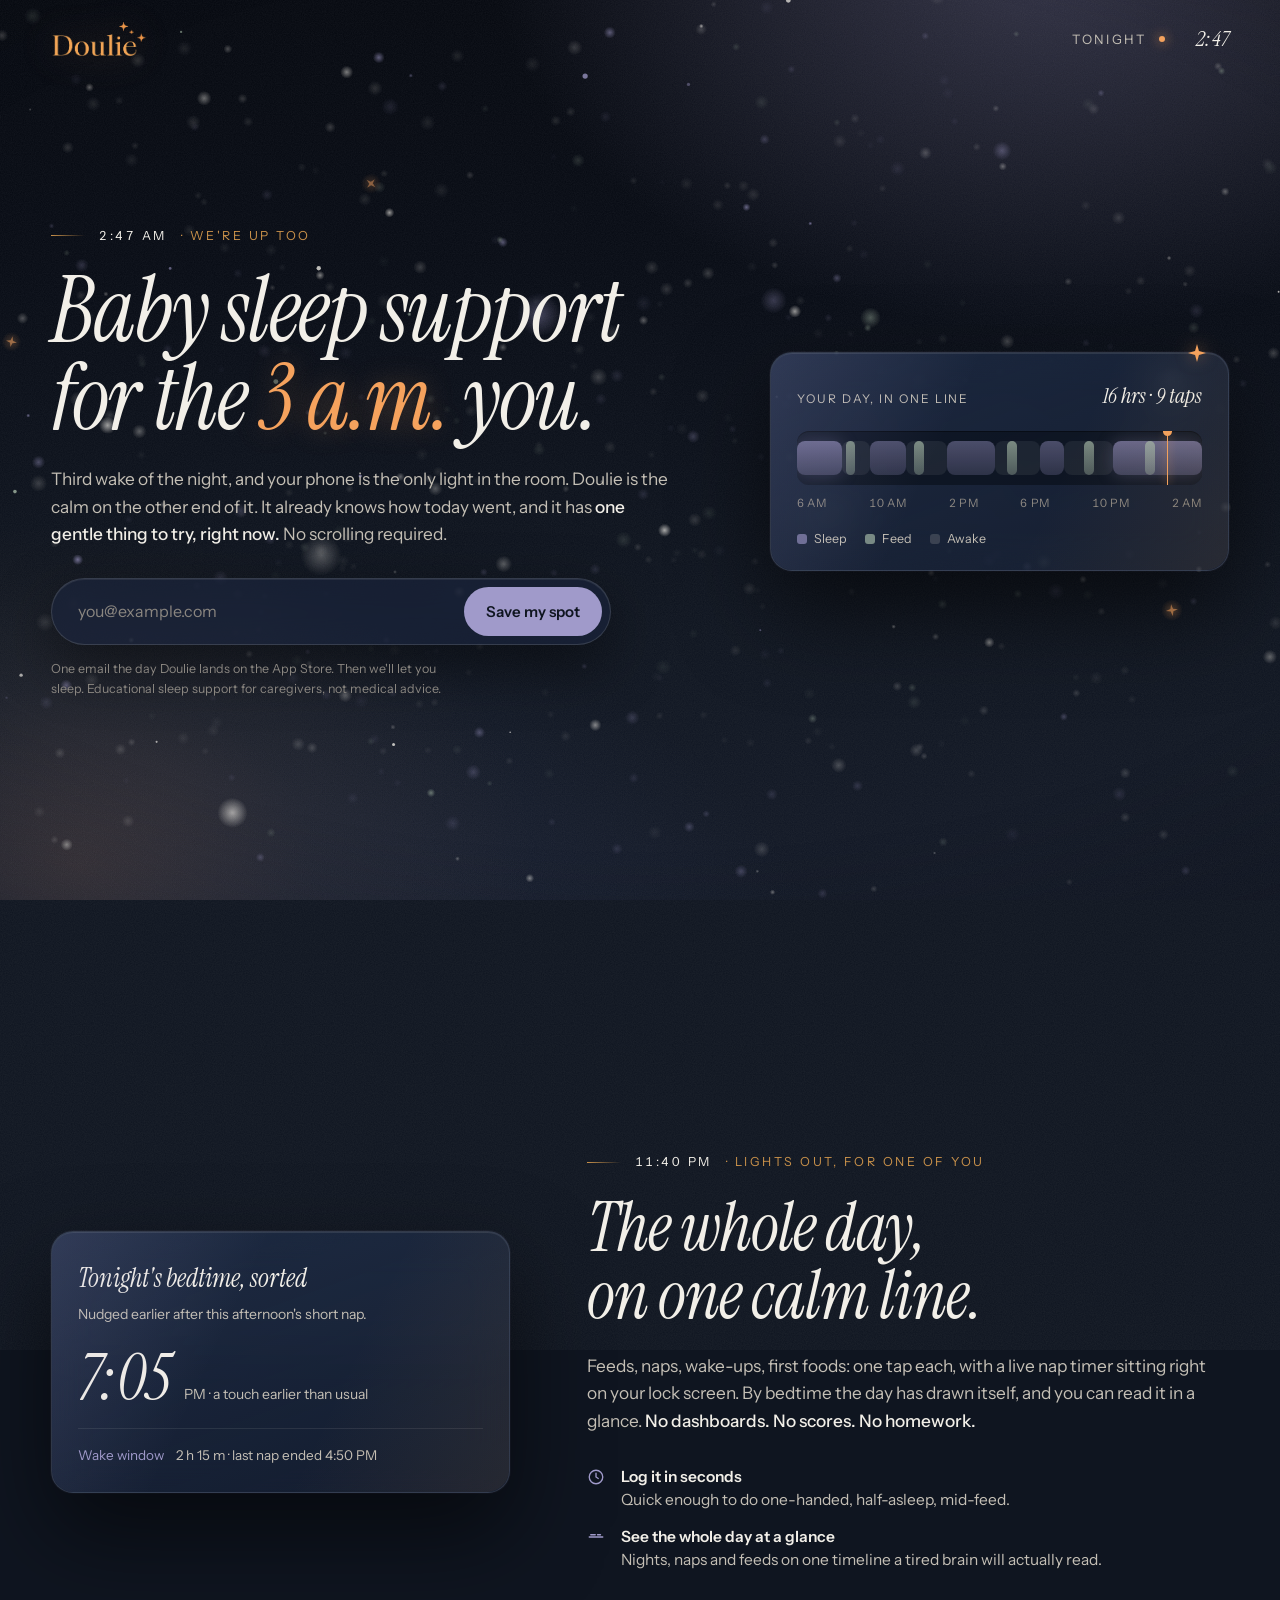
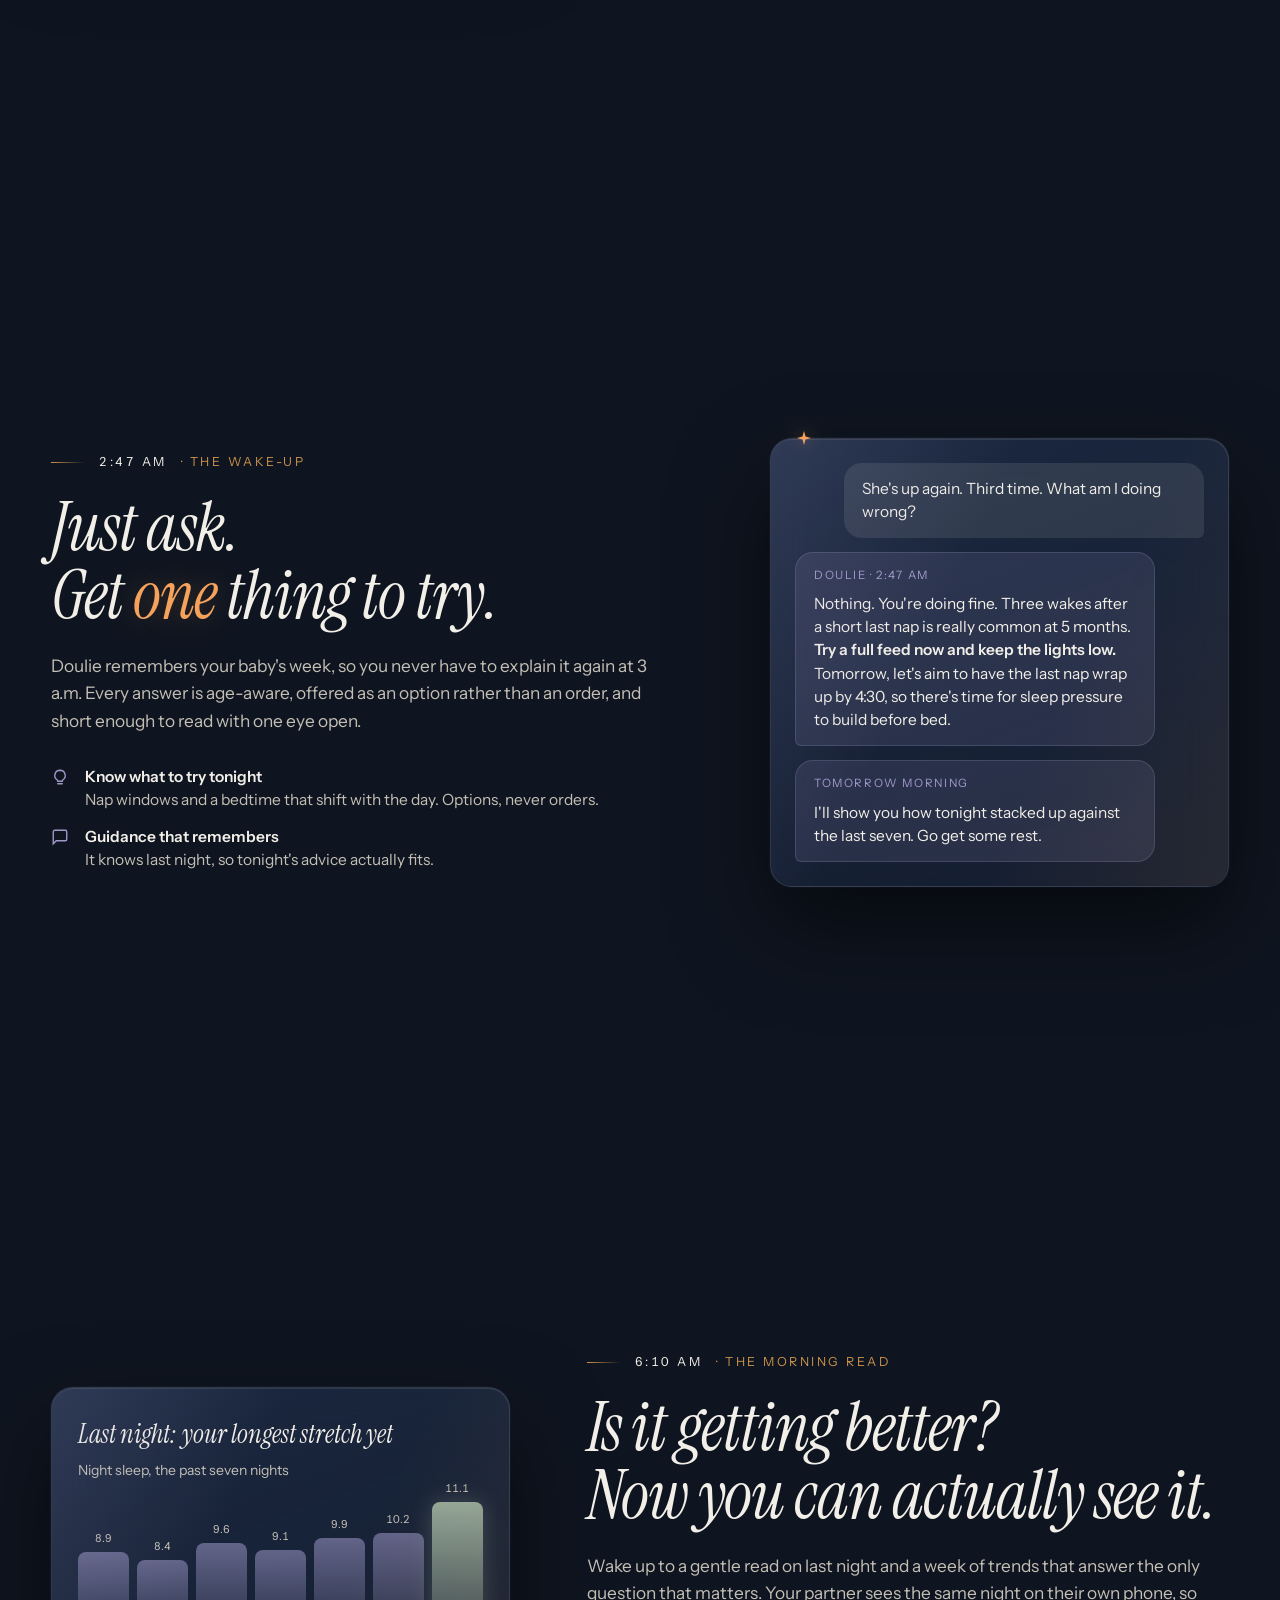
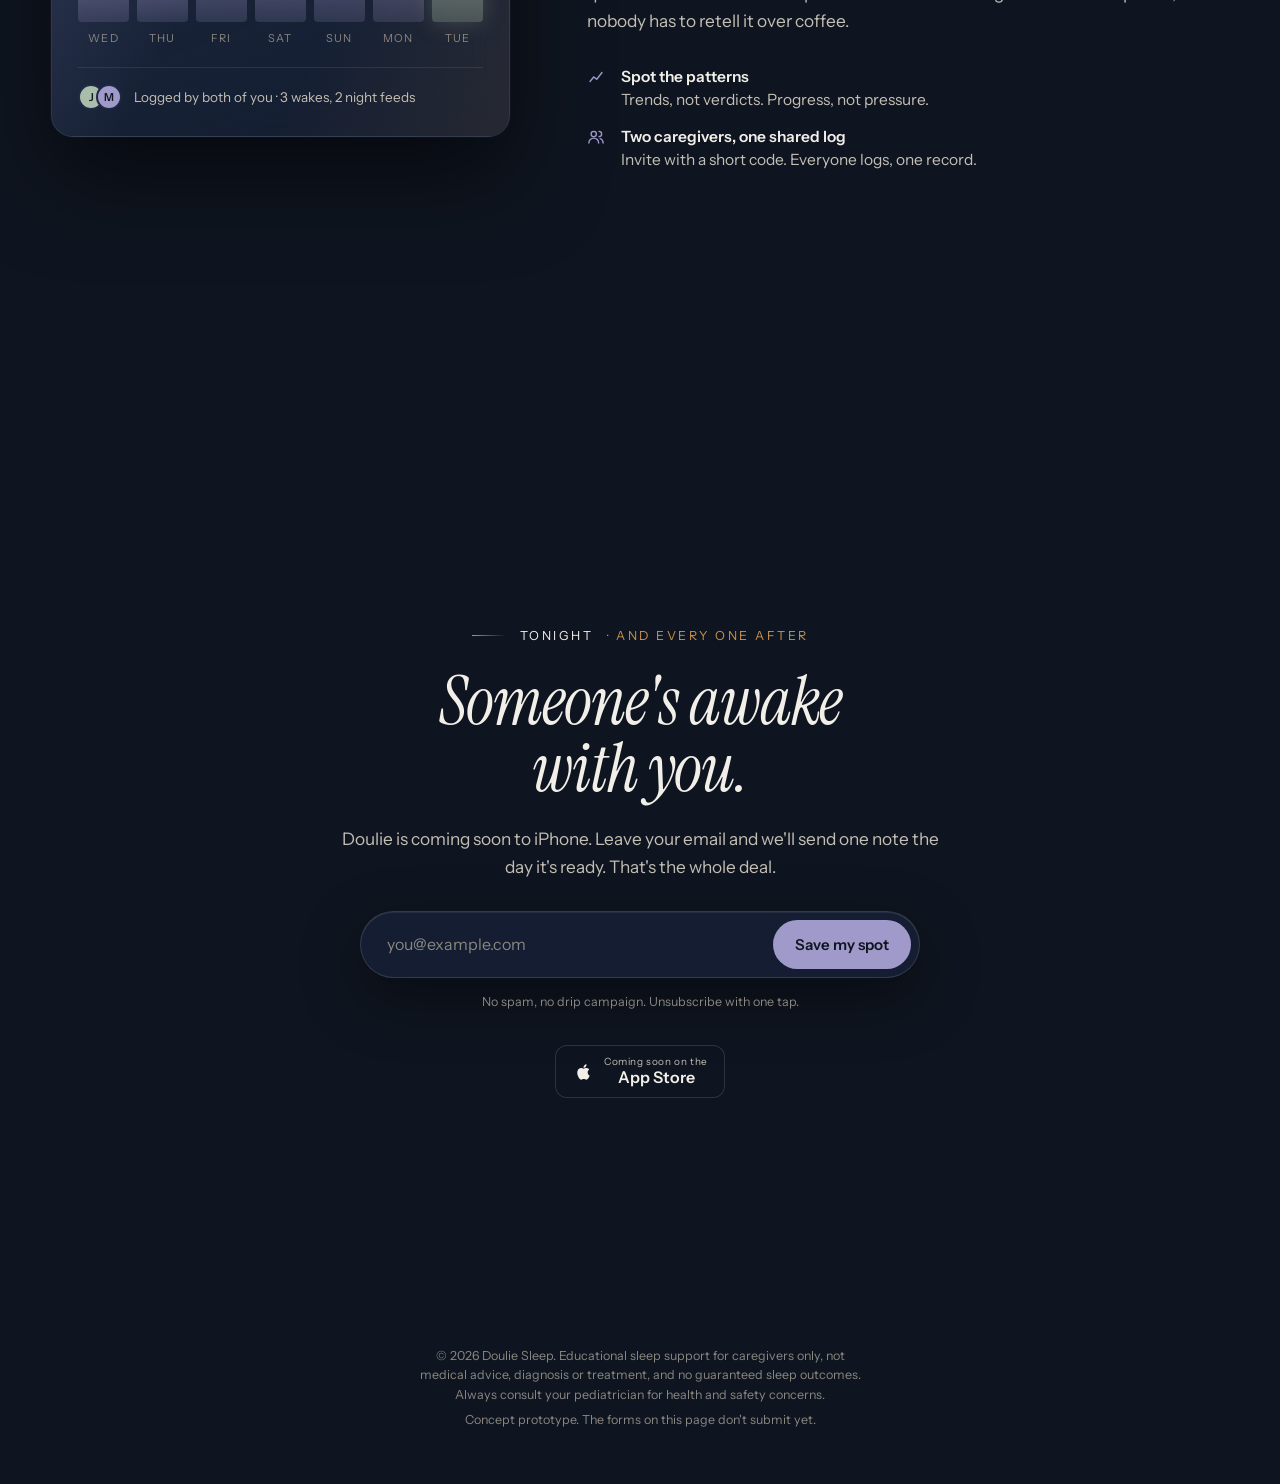
==== commit e6f78523: "Concept: copy pass for a warmer, more relaxed marketing voice Rewrite the prototype copy so it sells" ====
--- a/concept/index.html
+++ b/concept/index.html
@@ -210,20 +210,20 @@
   <section class="beat is-in" data-time="2:47" data-scene="night">
     <div class="beat-inner">
       <div class="copy">
-        <p class="eyebrow rise"><time datetime="02:47">2:47 AM</time> · you're up again</p>
+        <p class="eyebrow rise"><time datetime="02:47">2:47 AM</time> · we're up too</p>
         <h1 class="rise">Baby sleep support<br>for the <em>3 a.m.</em> you.</h1>
-        <p class="lede rise">It's the third wake tonight and your phone is the only light in the room. Doulie is the <strong>calm voice on the other side of it</strong>: it knows how today went, and it has one gentle thing to try right now.</p>
+        <p class="lede rise">Third wake of the night, and your phone is the only light in the room. Doulie is the calm on the other end of it. It already knows how today went, and it has <strong>one gentle thing to try, right now.</strong> No scrolling required.</p>
         <form class="capture rise" onsubmit="event.preventDefault();this.querySelector('button').textContent='You’re on the list';">
           <label class="sr" for="e1" style="position:absolute;left:-9999px">Email</label>
           <input id="e1" type="email" placeholder="you@example.com" autocomplete="email">
-          <button type="submit">Notify me at launch</button>
+          <button type="submit">Save my spot</button>
         </form>
-        <p class="fine rise">One email when Doulie reaches the App Store, then quiet. Educational sleep support for caregivers, not medical advice.</p>
+        <p class="fine rise">One email the day Doulie lands on the App Store. Then we'll let you sleep. Educational sleep support for caregivers, not medical advice.</p>
       </div>
       <div class="stage">
         <div class="prop glass dayline" data-tilt>
           <svg class="spark" style="top:-9px;right:22px" viewBox="0 0 24 24" fill="currentColor"><path d="M12 0l2.6 9.4L24 12l-9.4 2.6L12 24l-2.6-9.4L0 12l9.4-2.6z"/></svg>
-          <div class="dayline-head"><span>Today, as one line</span><b>16 hrs logged</b></div>
+          <div class="dayline-head"><span>Your day, in one line</span><b>16 hrs · 9 taps</b></div>
           <div class="track" aria-label="Timeline of today's naps, feeds and wake windows">
             <div class="seg night" style="left:0;width:11%"></div>
             <div class="seg wake" style="left:11%;width:7%"></div>
@@ -252,21 +252,21 @@
   <section class="beat beat--right" data-time="11:40" data-scene="night">
     <div class="beat-inner">
       <div class="copy">
-        <p class="eyebrow rise"><time datetime="23:40">11:40 PM</time> · bedtime</p>
-        <h2 class="rise">The whole day,<br>drawn in one line.</h2>
-        <p class="lede rise">Feeds, naps, wake-ups, solids: one tap each, with a live nap timer on your lock screen. By bedtime the day is already a picture a tired brain can read in a glance. <strong>No dashboards. No scores.</strong></p>
+        <p class="eyebrow rise"><time datetime="23:40">11:40 PM</time> · lights out, for one of you</p>
+        <h2 class="rise">The whole day,<br>on one calm line.</h2>
+        <p class="lede rise">Feeds, naps, wake-ups, first foods: one tap each, with a live nap timer sitting right on your lock screen. By bedtime the day has drawn itself, and you can read it in a glance. <strong>No dashboards. No scores. No homework.</strong></p>
         <ul class="notes rise">
-          <li><svg viewBox="0 0 24 24" fill="none" stroke="currentColor" stroke-width="1.8" stroke-linecap="round"><circle cx="12" cy="12" r="9"/><path d="M12 7v5l3 2"/></svg><span><b>Log the day in seconds</b>Tracking never becomes another chore on no sleep.</span></li>
-          <li><svg viewBox="0 0 24 24" fill="none" stroke="currentColor" stroke-width="1.8" stroke-linecap="round"><path d="M3 12h18M5 9h6M14 9h4"/></svg><span><b>See the whole day at a glance</b>Nights, naps and feeds on one calm timeline.</span></li>
+          <li><svg viewBox="0 0 24 24" fill="none" stroke="currentColor" stroke-width="1.8" stroke-linecap="round"><circle cx="12" cy="12" r="9"/><path d="M12 7v5l3 2"/></svg><span><b>Log it in seconds</b>Quick enough to do one-handed, half-asleep, mid-feed.</span></li>
+          <li><svg viewBox="0 0 24 24" fill="none" stroke="currentColor" stroke-width="1.8" stroke-linecap="round"><path d="M3 12h18M5 9h6M14 9h4"/></svg><span><b>See the whole day at a glance</b>Nights, naps and feeds on one timeline a tired brain will actually read.</span></li>
         </ul>
       </div>
       <div class="stage">
         <div class="prop glass read" data-tilt>
-          <p class="read-title">Tonight's bedtime, projected</p>
-          <p class="read-sub">Updated from this afternoon's short nap.</p>
+          <p class="read-title">Tonight's bedtime, sorted</p>
+          <p class="read-sub">Nudged earlier after this afternoon's short nap.</p>
           <div style="display:flex;align-items:baseline;gap:14px">
             <span style="font-family:var(--display);font-style:italic;font-size:64px;line-height:1;letter-spacing:-.02em">7:05</span>
-            <span style="color:var(--muted);font-size:14px">PM · a nudge earlier than usual</span>
+            <span style="color:var(--muted);font-size:14px">PM · a touch earlier than usual</span>
           </div>
           <div class="shared" style="margin-top:18px"><span style="color:var(--lav)">Wake window</span> 2 h 15 m · last nap ended 4:50 PM</div>
         </div>
@@ -279,19 +279,19 @@
     <div class="beat-inner">
       <div class="copy">
         <p class="eyebrow rise"><time datetime="02:47">2:47 AM</time> · the wake-up</p>
-        <h2 class="rise">Ask in plain words.<br>Get <em>one</em> thing to try.</h2>
-        <p class="lede rise">Doulie keeps your baby's context, so at 3 a.m. you never re-explain the week. Every answer is age-aware, framed as an option to try, and short enough to read with one eye open.</p>
+        <h2 class="rise">Just ask.<br>Get <em>one</em> thing to try.</h2>
+        <p class="lede rise">Doulie remembers your baby's week, so you never have to explain it again at 3 a.m. Every answer is age-aware, offered as an option rather than an order, and short enough to read with one eye open.</p>
         <ul class="notes rise">
-          <li><svg viewBox="0 0 24 24" fill="none" stroke="currentColor" stroke-width="1.8" stroke-linecap="round"><path d="M12 3a7 7 0 0 0-4 12.7c.6.5 1 1.2 1 2h6c0-.8.4-1.5 1-2A7 7 0 0 0 12 3zM9 21h6"/></svg><span><b>Know what to try tonight</b>Never rigid rules. Always a next step.</span></li>
-          <li><svg viewBox="0 0 24 24" fill="none" stroke="currentColor" stroke-width="1.8" stroke-linecap="round"><path d="M21 15a2 2 0 0 1-2 2H7l-4 4V5a2 2 0 0 1 2-2h14a2 2 0 0 1 2 2z"/></svg><span><b>Guidance that remembers</b>Consistent night to night, because it knows last night.</span></li>
+          <li><svg viewBox="0 0 24 24" fill="none" stroke="currentColor" stroke-width="1.8" stroke-linecap="round"><path d="M12 3a7 7 0 0 0-4 12.7c.6.5 1 1.2 1 2h6c0-.8.4-1.5 1-2A7 7 0 0 0 12 3zM9 21h6"/></svg><span><b>Know what to try tonight</b>Nap windows and a bedtime that shift with the day. Options, never orders.</span></li>
+          <li><svg viewBox="0 0 24 24" fill="none" stroke="currentColor" stroke-width="1.8" stroke-linecap="round"><path d="M21 15a2 2 0 0 1-2 2H7l-4 4V5a2 2 0 0 1 2-2h14a2 2 0 0 1 2 2z"/></svg><span><b>Guidance that remembers</b>It knows last night, so tonight's advice actually fits.</span></li>
         </ul>
       </div>
       <div class="stage">
         <div class="prop glass exchange" data-tilt>
           <svg class="spark" style="top:-8px;left:26px;width:14px;height:14px" viewBox="0 0 24 24" fill="currentColor"><path d="M12 0l2.6 9.4L24 12l-9.4 2.6L12 24l-2.6-9.4L0 12l9.4-2.6z"/></svg>
-          <div class="msg you">She's up again. Third time. I don't know what I'm doing wrong.</div>
-          <div class="msg doulie"><small>Doulie · 2:47 AM</small>You're not doing anything wrong. Three wakes after a 40-minute last nap is common at 5 months. <b>Try a full feed now and keep the room dark;</b> tomorrow, let's aim for the last nap to end by 4:30 so bedtime pressure builds.</div>
-          <div class="msg doulie"><small>Tomorrow morning</small>I'll show you how tonight compared to the last seven.</div>
+          <div class="msg you">She's up again. Third time. What am I doing wrong?</div>
+          <div class="msg doulie"><small>Doulie · 2:47 AM</small>Nothing. You're doing fine. Three wakes after a short last nap is really common at 5 months. <b>Try a full feed now and keep the lights low.</b> Tomorrow, let's aim to have the last nap wrap up by 4:30, so there's time for sleep pressure to build before bed.</div>
+          <div class="msg doulie"><small>Tomorrow morning</small>I'll show you how tonight stacked up against the last seven. Go get some rest.</div>
         </div>
       </div>
     </div>
@@ -302,17 +302,17 @@
     <div class="beat-inner">
       <div class="copy">
         <p class="eyebrow rise"><time datetime="06:10">6:10 AM</time> · the morning read</p>
-        <h2 class="rise">Is it getting better?<br>Now you can see it.</h2>
-        <p class="lede rise">A morning read on last night and a week of gentle trends that answer the only question that matters. Your partner sees the same night from their own phone, so nobody re-tells it over coffee.</p>
+        <h2 class="rise">Is it getting better?<br>Now you can actually see it.</h2>
+        <p class="lede rise">Wake up to a gentle read on last night and a week of trends that answer the only question that matters. Your partner sees the same night on their own phone, so nobody has to retell it over coffee.</p>
         <ul class="notes rise">
-          <li><svg viewBox="0 0 24 24" fill="none" stroke="currentColor" stroke-width="1.8" stroke-linecap="round"><path d="M4 18l5-6 4 3 7-9"/></svg><span><b>Spot the patterns</b>Trends, not verdicts.</span></li>
-          <li><svg viewBox="0 0 24 24" fill="none" stroke="currentColor" stroke-width="1.8" stroke-linecap="round"><circle cx="9" cy="8" r="3.5"/><path d="M2.5 20a6.5 6.5 0 0 1 13 0M16 4.5a3.5 3.5 0 0 1 0 7M21.5 20a6.5 6.5 0 0 0-4-6"/></svg><span><b>Two caregivers, one shared log</b>Invite with a short code. One record, two phones.</span></li>
+          <li><svg viewBox="0 0 24 24" fill="none" stroke="currentColor" stroke-width="1.8" stroke-linecap="round"><path d="M4 18l5-6 4 3 7-9"/></svg><span><b>Spot the patterns</b>Trends, not verdicts. Progress, not pressure.</span></li>
+          <li><svg viewBox="0 0 24 24" fill="none" stroke="currentColor" stroke-width="1.8" stroke-linecap="round"><circle cx="9" cy="8" r="3.5"/><path d="M2.5 20a6.5 6.5 0 0 1 13 0M16 4.5a3.5 3.5 0 0 1 0 7M21.5 20a6.5 6.5 0 0 0-4-6"/></svg><span><b>Two caregivers, one shared log</b>Invite with a short code. Everyone logs, one record.</span></li>
         </ul>
       </div>
       <div class="stage">
         <div class="prop glass read" data-tilt>
-          <p class="read-title">Last night: longest stretch yet</p>
-          <p class="read-sub">Night sleep, past seven nights</p>
+          <p class="read-title">Last night: your longest stretch yet</p>
+          <p class="read-sub">Night sleep, the past seven nights</p>
           <div class="week" role="img" aria-label="Bar chart of night sleep across the past seven nights, ending with the longest stretch so far">
             <div style="height:58%"><span>8.9</span></div>
             <div style="height:52%"><span>8.4</span></div>
@@ -335,13 +335,13 @@
       <div class="copy">
         <p class="eyebrow rise" style="justify-content:center"><time>Tonight</time> · and every one after</p>
         <h2 class="rise">Someone's awake<br>with you.</h2>
-        <p class="lede rise">Doulie is coming soon to iPhone. Leave your email and we'll send one note the day it's ready. Nothing else.</p>
+        <p class="lede rise">Doulie is coming soon to iPhone. Leave your email and we'll send one note the day it's ready. That's the whole deal.</p>
         <form class="capture rise" onsubmit="event.preventDefault();this.querySelector('button').textContent='You’re on the list';">
           <label for="e2" style="position:absolute;left:-9999px">Email</label>
           <input id="e2" type="email" placeholder="you@example.com" autocomplete="email">
-          <button type="submit">Notify me at launch</button>
+          <button type="submit">Save my spot</button>
         </form>
-        <p class="fine rise">No spam. Unsubscribe with one tap.</p>
+        <p class="fine rise">No spam, no drip campaign. Unsubscribe with one tap.</p>
         <div class="badge rise" role="img" aria-label="Coming soon on the App Store"><svg viewBox="0 0 24 24" width="22" height="22" fill="currentColor" aria-hidden="true"><path d="M17.05 12.54c-.02-2.1 1.72-3.11 1.8-3.16-0.98-1.44-2.51-1.63-3.05-1.66-1.3-.13-2.53.76-3.19.76-.65 0-1.67-.74-2.75-.72-1.42.02-2.73.82-3.46 2.09-1.47 2.55-.38 6.33 1.06 8.4.7 1.02 1.54 2.16 2.64 2.12 1.06-.04 1.46-.68 2.74-.68 1.28 0 1.64.68 2.76.66 1.14-.02 1.86-1.04 2.56-2.06.8-1.18 1.13-2.32 1.15-2.38-.03-.01-2.2-.85-2.22-3.35zM15.02 6.3c.58-.71.97-1.68.86-2.66-.84.03-1.86.56-2.46 1.26-.54.62-1.01 1.62-.88 2.57.94.07 1.9-.47 2.48-1.17z"/></svg><span><small>Coming soon on the</small><b>App Store</b></span></div>
       </div>
     </div>
@@ -349,7 +349,7 @@
 </main>
 <footer>
   <p>© 2026 Doulie Sleep. Educational sleep support for caregivers only, not medical advice, diagnosis or treatment, and no guaranteed sleep outcomes. Always consult your pediatrician for health and safety concerns.</p>
-  <p>Concept prototype. Forms on this page do not submit.</p>
+  <p>Concept prototype. The forms on this page don't submit yet.</p>
 </footer>
 
 <script>
